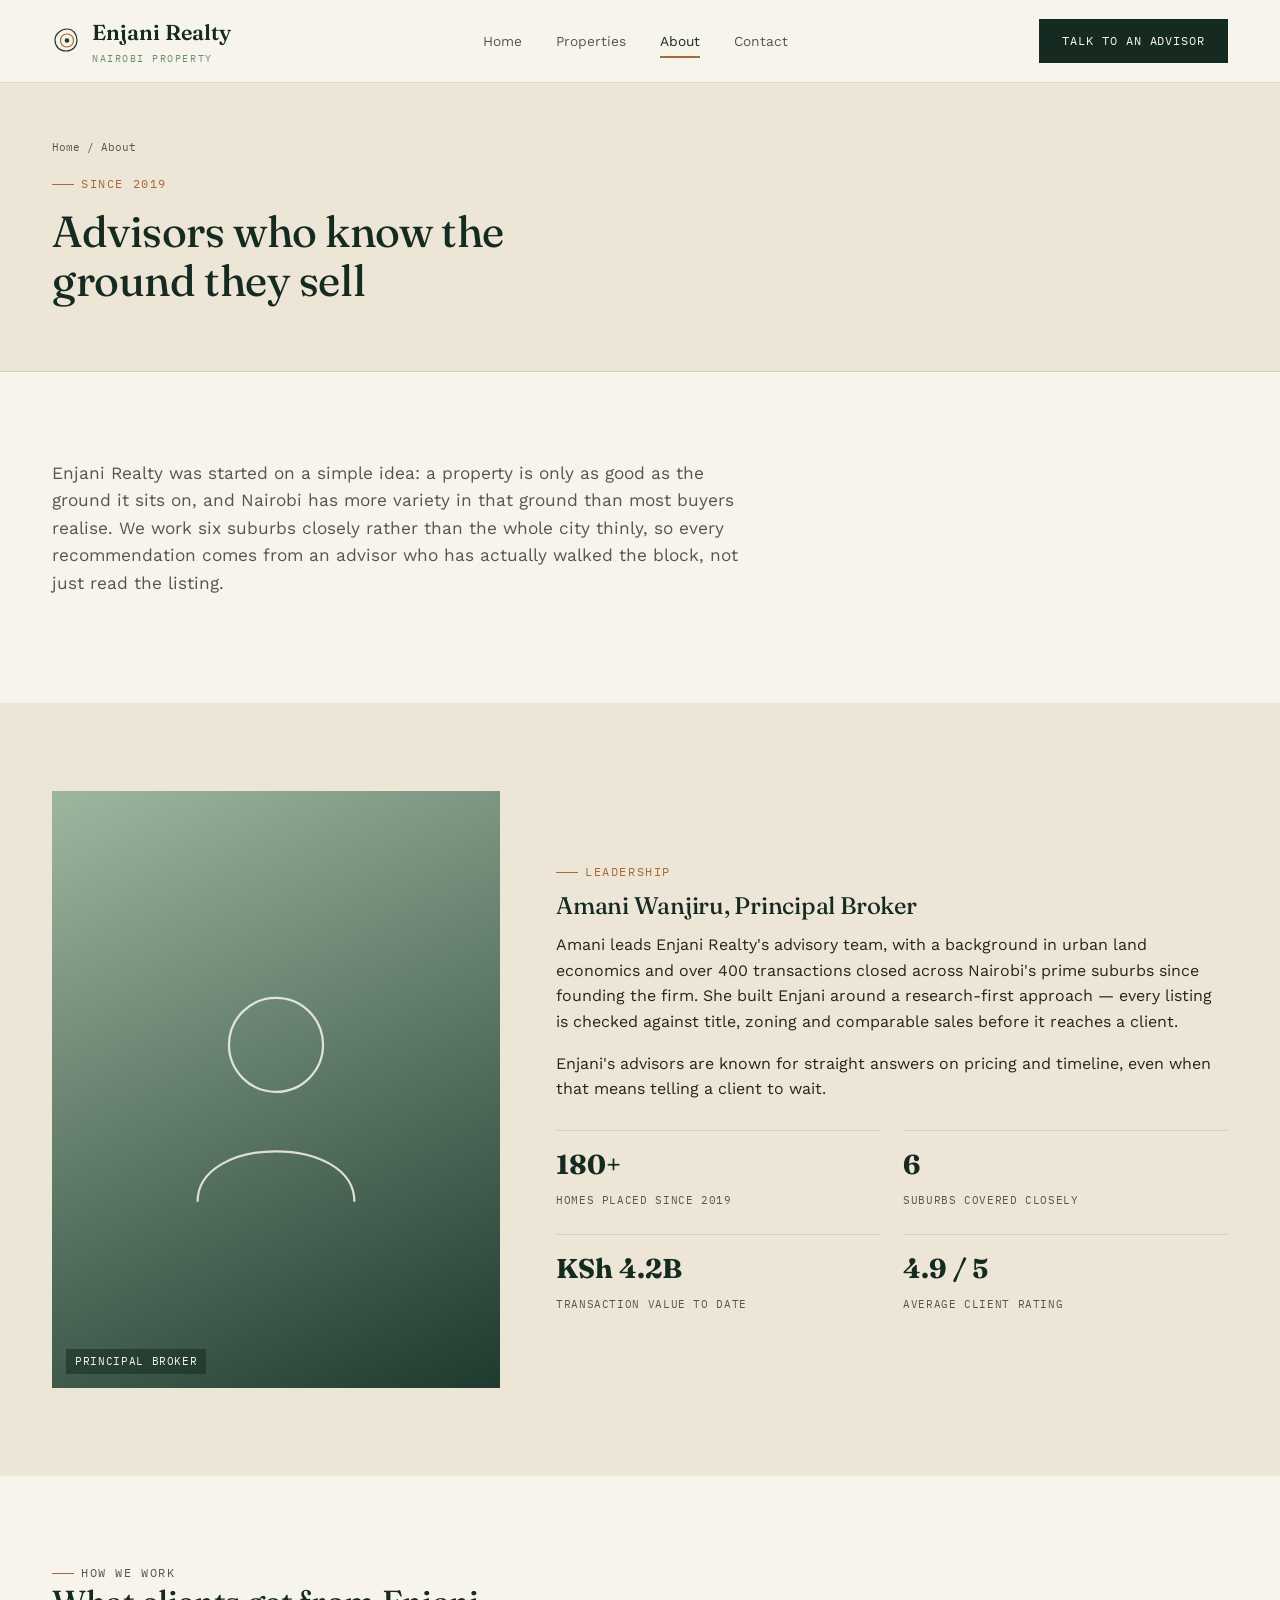
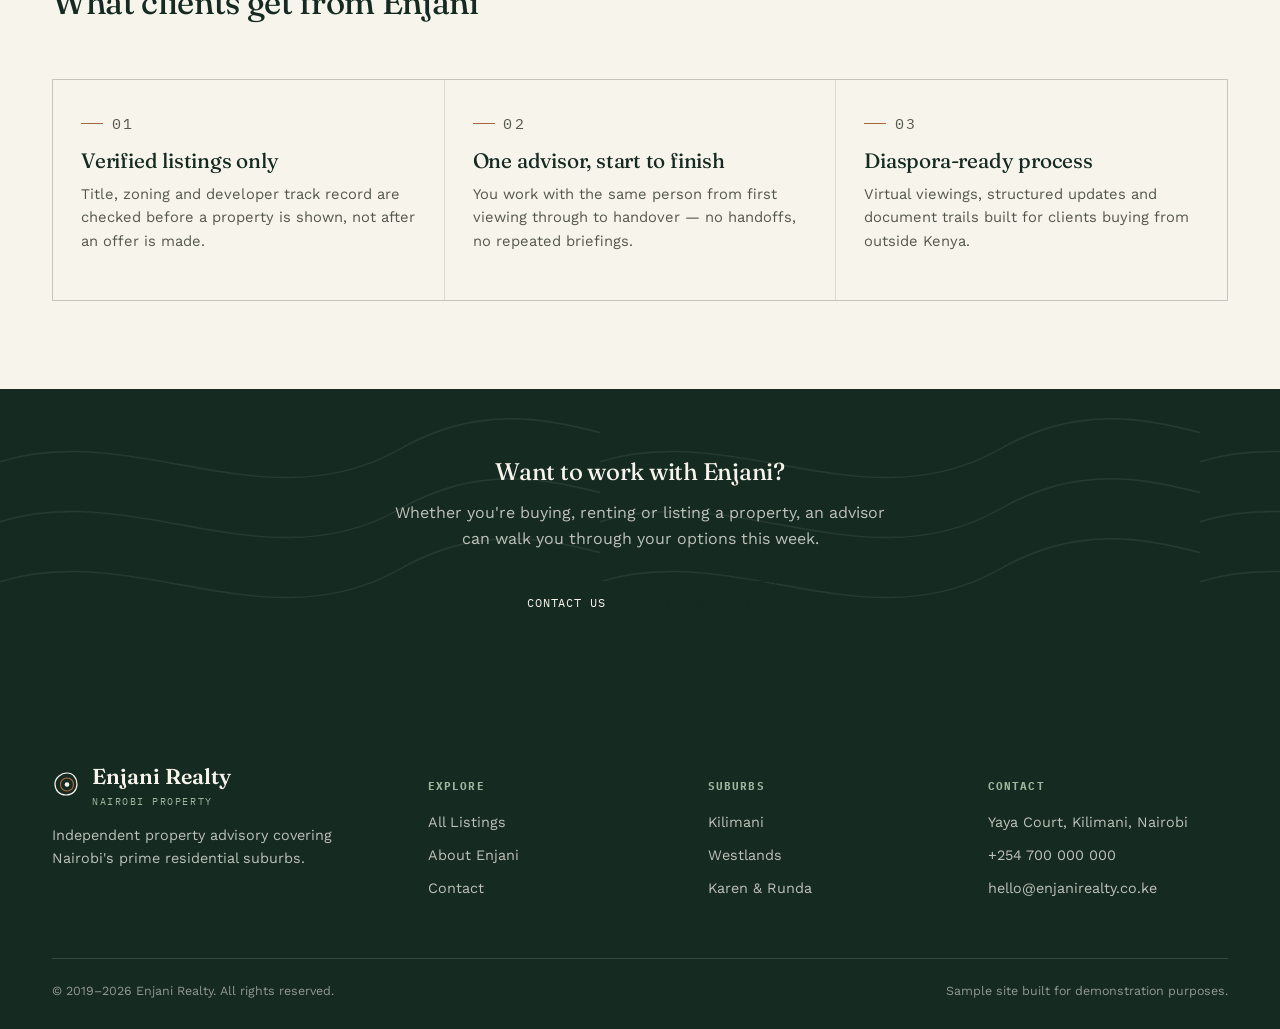
==== about.html @ c478c500 "Add files via upload" ====
<!DOCTYPE html>
<html lang="en">
<head>
<meta charset="UTF-8">
<meta name="viewport" content="width=device-width, initial-scale=1">
<title>About — Enjani Realty</title>
<meta name="description" content="Enjani Realty is a Nairobi property advisory covering Kilimani, Westlands, Karen, Runda, Lavington and Kileleshwa.">
<link rel="stylesheet" href="css/style.css">
</head>
<body>

<header class="site-header">
  <div class="wrap">
    <a href="index.html" class="logo">
      <svg class="mark" viewBox="0 0 30 30" fill="none" aria-hidden="true">
        <path d="M15 3c6 0 10 5 10 11s-4 11-11 11S3 20 3 14 9 3 15 3z" stroke="#1F3A2E" stroke-width="1.2"/>
        <path d="M15 8c4 0 6.5 3 6.5 6.5S19 21 15 21s-6.5-3-6.5-6.5S11 8 15 8z" stroke="#A9673C" stroke-width="1.2"/>
        <circle cx="15" cy="14.5" r="2.3" fill="#1F3A2E"/>
      </svg>
      <span>Enjani Realty<span class="sub">Nairobi Property</span></span>
    </a>
    <nav class="primary">
      <a href="index.html">Home</a>
      <a href="properties.html">Properties</a>
      <a href="about.html" class="active">About</a>
      <a href="contact.html">Contact</a>
    </nav>
    <div class="header-cta">
      <a class="btn solid" href="https://wa.me/254700000000" target="_blank" rel="noopener">Talk to an Advisor</a>
    </div>
    <button class="menu-toggle" aria-label="Toggle menu"><span></span><span></span><span></span></button>
  </div>
</header>

<section class="page-hero">
  <div class="wrap">
    <p class="breadcrumb"><a href="index.html">Home</a> / About</p>
    <p class="eyebrow">Since 2019</p>
    <h1>Advisors who know the ground they sell</h1>
  </div>
</section>

<section>
  <div class="wrap">
    <p style="max-width:64ch; font-size:1.08rem; color:var(--ink-soft);">Enjani Realty was started on a simple idea: a property is only as good as the ground it sits on, and Nairobi has more variety in that ground than most buyers realise. We work six suburbs closely rather than the whole city thinly, so every recommendation comes from an advisor who has actually walked the block, not just read the listing.</p>
  </div>
</section>

<section class="alt">
  <div class="wrap agent-block">
    <div class="agent-photo plot-art">
      <svg viewBox="0 0 400 300" fill="none" stroke="#F7F4EC" stroke-opacity="0.85" stroke-width="2">
        <circle cx="200" cy="110" r="42"/>
        <path d="M130 250 C130 190, 270 190, 270 250"/>
      </svg>
      <span class="tag">PRINCIPAL BROKER</span>
    </div>
    <div>
      <p class="eyebrow">Leadership</p>
      <h2>Amani Wanjiru, Principal Broker</h2>
      <p>Amani leads Enjani Realty's advisory team, with a background in urban land economics and over 400 transactions closed across Nairobi's prime suburbs since founding the firm. She built Enjani around a research-first approach — every listing is checked against title, zoning and comparable sales before it reaches a client.</p>
      <p>Enjani's advisors are known for straight answers on pricing and timeline, even when that means telling a client to wait.</p>
      <div class="agent-stats">
        <div><b>180+</b><span>Homes placed since 2019</span></div>
        <div><b>6</b><span>Suburbs covered closely</span></div>
        <div><b>KSh 4.2B</b><span>Transaction value to date</span></div>
        <div><b>4.9 / 5</b><span>Average client rating</span></div>
      </div>
    </div>
  </div>
</section>

<section>
  <div class="wrap">
    <div class="section-head">
      <div><p class="eyebrow">How We Work</p><h2>What clients get from Enjani</h2></div>
    </div>
    <div class="guide-grid">
      <div class="guide">
        <p class="eyebrow">01</p>
        <h3>Verified listings only</h3>
        <p>Title, zoning and developer track record are checked before a property is shown, not after an offer is made.</p>
      </div>
      <div class="guide">
        <p class="eyebrow">02</p>
        <h3>One advisor, start to finish</h3>
        <p>You work with the same person from first viewing through to handover — no handoffs, no repeated briefings.</p>
      </div>
      <div class="guide">
        <p class="eyebrow">03</p>
        <h3>Diaspora-ready process</h3>
        <p>Virtual viewings, structured updates and document trails built for clients buying from outside Kenya.</p>
      </div>
    </div>
  </div>
</section>

<section class="cta-banner contour-field contour-dark">
  <div class="wrap">
    <h2>Want to work with Enjani?</h2>
    <p>Whether you're buying, renting or listing a property, an advisor can walk you through your options this week.</p>
    <div class="actions">
      <a class="btn solid" href="contact.html">Contact Us</a>
      <a class="btn" href="https://wa.me/254700000000" target="_blank" rel="noopener">WhatsApp Us</a>
    </div>
  </div>
</section>

<footer>
  <div class="wrap">
    <div class="footer-grid">
      <div>
        <a href="index.html" class="logo">
          <svg class="mark" viewBox="0 0 30 30" fill="none" aria-hidden="true">
            <path d="M15 3c6 0 10 5 10 11s-4 11-11 11S3 20 3 14 9 3 15 3z" stroke="#F7F4EC" stroke-width="1.2"/>
            <path d="M15 8c4 0 6.5 3 6.5 6.5S19 21 15 21s-6.5-3-6.5-6.5S11 8 15 8z" stroke="#A9673C" stroke-width="1.2"/>
            <circle cx="15" cy="14.5" r="2.3" fill="#F7F4EC"/>
          </svg>
          <span>Enjani Realty<span class="sub">Nairobi Property</span></span>
        </a>
        <p class="about-line">Independent property advisory covering Nairobi's prime residential suburbs.</p>
      </div>
      <div>
        <h5>Explore</h5>
        <ul><li><a href="properties.html">All Listings</a></li><li><a href="about.html">About Enjani</a></li><li><a href="contact.html">Contact</a></li></ul>
      </div>
      <div>
        <h5>Suburbs</h5>
        <ul><li><a href="properties.html">Kilimani</a></li><li><a href="properties.html">Westlands</a></li><li><a href="properties.html">Karen &amp; Runda</a></li></ul>
      </div>
      <div>
        <h5>Contact</h5>
        <ul><li>Yaya Court, Kilimani, Nairobi</li><li>+254 700 000 000</li><li>hello@enjanirealty.co.ke</li></ul>
      </div>
    </div>
    <div class="footer-bottom">
      <span>© 2019–2026 Enjani Realty. All rights reserved.</span>
      <span>Sample site built for demonstration purposes.</span>
    </div>
  </div>
</footer>

<script src="js/script.js"></script>
</body>
</html>
---- css/style.css ----
/* ===========================================================
   ENJANI REALTY — design tokens
   Palette: forest / moss / sand / clay / bronze / ink
   Type: Fraunces (display) · Work Sans (body) · IBM Plex Mono (data)
   Signature: topographic contour-line motif (land-survey references)
   =========================================================== */

@import url('https://fonts.googleapis.com/css2?family=Fraunces:ital,opsz,wght@0,9..144,300;0,9..144,450;0,9..144,600;1,9..144,450&family=Work+Sans:wght@300;400;500;600&family=IBM+Plex+Mono:wght@400;500&display=swap');

:root{
  --forest:#1F3A2E;
  --forest-deep:#152A21;
  --moss:#6B8F71;
  --moss-light:#9DB79F;
  --sand:#EDE6D6;
  --cream:#F7F4EC;
  --clay:#A9673C;
  --bronze:#8C6D3F;
  --ink:#23261F;
  --ink-soft:#54584C;
  --line:rgba(35,38,31,0.12);
  --radius:2px;
  --max:1240px;
}

*{box-sizing:border-box;}
html{scroll-behavior:smooth;}
html, body{overflow-x:hidden; max-width:100%;}
body{
  margin:0;
  background:var(--cream);
  color:var(--ink);
  font-family:'Work Sans', sans-serif;
  font-weight:400;
  line-height:1.6;
  -webkit-font-smoothing:antialiased;
}
img{max-width:100%; display:block;}
a{color:inherit; text-decoration:none;}
ul{margin:0; padding:0; list-style:none;}
h1,h2,h3,h4{
  font-family:'Fraunces', serif;
  font-weight:450;
  line-height:1.12;
  margin:0 0 .5em;
  color:var(--forest-deep);
  letter-spacing:-0.01em;
}
p{margin:0 0 1em;}
.eyebrow{
  font-family:'IBM Plex Mono', monospace;
  font-size:.72rem;
  letter-spacing:.14em;
  text-transform:uppercase;
  color:var(--clay);
  display:flex;
  align-items:center;
  gap:.6em;
}
.eyebrow::before{
  content:"";
  width:22px; height:1px;
  background:var(--clay);
  display:inline-block;
}
.wrap{max-width:var(--max); margin:0 auto; padding:0 32px;}
@media (max-width:640px){ .wrap{padding:0 20px;} }

:focus-visible{outline:2px solid var(--clay); outline-offset:3px;}
@media (prefers-reduced-motion: reduce){
  *{animation-duration:0.001ms !important; transition-duration:0.001ms !important;}
}

/* ---------- contour-line texture (signature motif) ---------- */
.contour-field{
  position:relative;
  overflow:hidden;
}
.contour-field::before{
  content:"";
  position:absolute; inset:0;
  background-image:url("data:image/svg+xml,%3Csvg xmlns='http://www.w3.org/2000/svg' width='600' height='600' viewBox='0 0 600 600'%3E%3Cg fill='none' stroke='%231F3A2E' stroke-opacity='0.055' stroke-width='1.4'%3E%3Cpath d='M-20 80 C 120 20, 260 140, 400 60 S 640 90, 700 40'/%3E%3Cpath d='M-20 140 C 120 80, 260 200, 400 120 S 640 150, 700 100'/%3E%3Cpath d='M-20 200 C 120 140, 260 260, 400 180 S 640 210, 700 160'/%3E%3Cpath d='M-20 340 C 140 420, 300 300, 420 400 S 620 340, 700 420'/%3E%3Cpath d='M-20 400 C 140 480, 300 360, 420 460 S 620 400, 700 480'/%3E%3Cpath d='M-20 460 C 140 540, 300 420, 420 520 S 620 460, 700 540'/%3E%3C/g%3E%3C/svg%3E");
  background-size:600px 600px;
  pointer-events:none;
}
.contour-field > *{position:relative; z-index:1;}
.contour-dark::before{
  background-image:url("data:image/svg+xml,%3Csvg xmlns='http://www.w3.org/2000/svg' width='600' height='600' viewBox='0 0 600 600'%3E%3Cg fill='none' stroke='%23F7F4EC' stroke-opacity='0.08' stroke-width='1.4'%3E%3Cpath d='M-20 80 C 120 20, 260 140, 400 60 S 640 90, 700 40'/%3E%3Cpath d='M-20 140 C 120 80, 260 200, 400 120 S 640 150, 700 100'/%3E%3Cpath d='M-20 200 C 120 140, 260 260, 400 180 S 640 210, 700 160'/%3E%3Cpath d='M-20 340 C 140 420, 300 300, 420 400 S 620 340, 700 420'/%3E%3Cpath d='M-20 400 C 140 480, 300 360, 420 460 S 620 400, 700 480'/%3E%3Cpath d='M-20 460 C 140 540, 300 420, 420 520 S 620 460, 700 540'/%3E%3C/g%3E%3C/svg%3E");
}

/* property card "photo" placeholder — contour + parcel silhouette, used
   in place of stock photography across the demo site */
.plot-art{
  aspect-ratio:4/3;
  background:linear-gradient(155deg, var(--moss-light) 0%, var(--forest) 100%);
  position:relative;
  overflow:hidden;
}
.plot-art svg{position:absolute; inset:0; width:100%; height:100%;}
.plot-art .tag{
  position:absolute; left:14px; bottom:14px;
  font-family:'IBM Plex Mono', monospace;
  font-size:.68rem; letter-spacing:.06em;
  color:var(--cream);
  background:rgba(21,42,33,.55);
  padding:4px 9px;
  backdrop-filter:blur(2px);
}

/* ---------- header ---------- */
.site-header{
  position:sticky; top:0; z-index:50;
  background:rgba(247,244,236,0.92);
  backdrop-filter:blur(8px);
  border-bottom:1px solid var(--line);
}
.site-header .wrap{
  display:flex; align-items:center; justify-content:space-between;
  height:82px;
}
.logo{
  font-family:'Fraunces', serif;
  font-size:1.35rem;
  font-weight:600;
  display:flex; align-items:center; gap:10px;
  color:var(--forest-deep);
}
.logo .mark{
  width:30px; height:30px;
  flex:none;
}
.logo .sub{
  font-family:'IBM Plex Mono', monospace;
  font-size:.6rem; letter-spacing:.16em;
  color:var(--moss);
  text-transform:uppercase;
  display:block;
  font-weight:400;
}
nav.primary{display:flex; align-items:center; gap:34px;}
nav.primary a{
  font-size:.86rem;
  color:var(--ink-soft);
  position:relative;
  padding:4px 0;
}
nav.primary a:hover, nav.primary a.active{color:var(--forest-deep);}
nav.primary a.active::after{
  content:""; position:absolute; left:0; right:0; bottom:-2px; height:2px; background:var(--clay);
}
.btn{
  display:inline-flex; align-items:center; gap:8px;
  padding:12px 22px;
  font-family:'IBM Plex Mono', monospace;
  font-size:.72rem; letter-spacing:.08em; text-transform:uppercase;
  border:1px solid var(--forest-deep);
  color:var(--forest-deep);
  transition:background .18s ease, color .18s ease;
}
.btn:hover{background:var(--forest-deep); color:var(--cream);}
.btn.solid{background:var(--forest-deep); color:var(--cream);}
.btn.solid:hover{background:var(--forest);}
.btn.clay{border-color:var(--clay); color:var(--clay);}
.btn.clay:hover{background:var(--clay); color:var(--cream);}
.menu-toggle{display:none;}

@media (max-width:900px){
  nav.primary{
    position:fixed; top:82px; left:0; right:0; bottom:0; height:calc(100vh - 82px);
    z-index:100;
    background:var(--cream);
    opacity:1;
    flex-direction:column; align-items:flex-start;
    padding:28px 24px; gap:22px;
    transform:translateX(100%);
    transition:transform .25s ease;
    border-top:1px solid var(--line);
    box-shadow:0 12px 24px -12px rgba(21,42,33,.25);
  }
  nav.primary.open{transform:translateX(0);}
  nav.primary a{font-size:1.05rem;}
  .menu-toggle{
    display:block; background:none; border:none; cursor:pointer;
    width:30px; height:22px; position:relative;
  }
  .menu-toggle span{
    position:absolute; left:0; right:0; height:2px; background:var(--forest-deep);
    transition:transform .2s ease, opacity .2s ease;
  }
  .menu-toggle span:nth-child(1){top:0;}
  .menu-toggle span:nth-child(2){top:10px;}
  .menu-toggle span:nth-child(3){top:20px;}
  .header-cta{display:none;}
}

/* ---------- hero ---------- */
.hero{
  padding:96px 0 84px;
  background:var(--forest-deep);
  color:var(--cream);
  position:relative;
}
.hero .wrap{position:relative; z-index:1;}
.hero-grid{
  display:grid; grid-template-columns:1.2fr .8fr; gap:64px; align-items:end;
}
.hero h1{
  color:var(--cream);
  font-size:clamp(2.4rem, 4.6vw, 4.1rem);
  max-width:14ch;
}
.hero h1 em{font-style:italic; color:var(--moss-light);}
.hero p.lede{
  font-size:1.08rem; color:rgba(247,244,236,.78); max-width:46ch;
}
.hero-stats{
  display:grid; grid-template-columns:repeat(3,1fr); gap:24px;
  border-top:1px solid rgba(247,244,236,.18);
  padding-top:22px; margin-top:14px;
}
.hero-stats div b{
  display:block; font-family:'Fraunces', serif; font-size:1.7rem; font-weight:450;
  color:var(--cream);
}
.hero-stats div span{
  font-family:'IBM Plex Mono', monospace; font-size:.66rem; letter-spacing:.08em;
  text-transform:uppercase; color:var(--moss-light);
}
.hero-actions{display:flex; gap:14px; margin-top:30px; flex-wrap:wrap;}
.hero .btn{border-color:rgba(247,244,236,.5); color:var(--cream);}
.hero .btn:hover{background:var(--cream); color:var(--forest-deep);}
.hero .btn.solid{background:var(--clay); border-color:var(--clay); color:var(--cream);}
.hero .btn.solid:hover{background:#8f532c;}

@media (max-width:900px){
  .hero-grid{grid-template-columns:1fr; gap:32px;}
  .hero-stats{grid-template-columns:repeat(3,1fr); gap:14px;}
}

/* ---------- section shells ---------- */
section{padding:88px 0;}
.section-head{
  display:flex; justify-content:space-between; align-items:flex-end; gap:24px;
  margin-bottom:42px; flex-wrap:wrap;
}
.section-head h2{font-size:clamp(1.7rem, 2.6vw, 2.5rem); max-width:20ch;}
.section-head p{color:var(--ink-soft); max-width:46ch; margin:0;}
.alt{background:var(--sand);}

/* ---------- filter chips ---------- */
.chip-row{display:flex; gap:10px; flex-wrap:wrap; margin-bottom:36px;}
.chip{
  font-family:'IBM Plex Mono', monospace; font-size:.7rem; letter-spacing:.05em;
  text-transform:uppercase;
  padding:9px 16px;
  border:1px solid var(--line);
  background:transparent;
  color:var(--ink-soft);
  cursor:pointer;
  transition:all .16s ease;
}
.chip:hover{border-color:var(--forest);}
.chip.active{background:var(--forest-deep); border-color:var(--forest-deep); color:var(--cream);}

/* ---------- listing grid ---------- */
.grid{display:grid; grid-template-columns:repeat(3, 1fr); gap:28px;}
@media (max-width:980px){ .grid{grid-template-columns:repeat(2,1fr);} }
@media (max-width:640px){ .grid{grid-template-columns:1fr;} }

.card{
  background:var(--cream);
  border:1px solid var(--line);
  display:flex; flex-direction:column;
  transition:transform .2s ease, box-shadow .2s ease;
}
.card:hover{transform:translateY(-4px); box-shadow:0 18px 30px -18px rgba(21,42,33,.35);}
.card .body{padding:20px 20px 22px;}
.card .parcel{
  font-family:'IBM Plex Mono', monospace; font-size:.68rem; color:var(--clay); letter-spacing:.06em;
  margin-bottom:8px; display:block;
}
.card h3{font-size:1.18rem; margin-bottom:6px;}
.card .loc{color:var(--ink-soft); font-size:.86rem; margin-bottom:14px; display:flex; align-items:center; gap:6px;}
.card .loc::before{content:"●"; color:var(--moss); font-size:.6rem;}
.card .meta{
  display:flex; gap:16px; font-family:'IBM Plex Mono', monospace; font-size:.72rem; color:var(--ink-soft);
  border-top:1px solid var(--line); padding-top:14px; margin-bottom:16px;
}
.card .price{font-family:'Fraunces', serif; font-size:1.25rem; color:var(--forest-deep); font-weight:600;}
.card .row{display:flex; justify-content:space-between; align-items:center; gap:12px;}
.card .links{display:flex; gap:10px;}
.card .links a{
  font-family:'IBM Plex Mono', monospace; font-size:.68rem; letter-spacing:.05em; text-transform:uppercase;
  padding:8px 12px; border:1px solid var(--line);
}
.card .links a.wa{border-color:var(--moss); color:var(--forest-deep);}
.card .links a.wa:hover{background:var(--moss); color:var(--cream);}
.card .links a.view:hover{background:var(--forest-deep); color:var(--cream); border-color:var(--forest-deep);}

/* ---------- area guides ---------- */
.guide-grid{display:grid; grid-template-columns:repeat(3,1fr); gap:1px; background:var(--line); border:1px solid var(--line);}
.guide{background:var(--cream); padding:32px 28px;}
.guide .eyebrow{margin-bottom:14px;}
.guide h3{font-size:1.3rem;}
.guide p{color:var(--ink-soft); font-size:.92rem;}
@media (max-width:900px){ .guide-grid{grid-template-columns:1fr 1fr;} }
@media (max-width:640px){ .guide-grid{grid-template-columns:1fr;} }

/* ---------- insight rows ---------- */
.insight-list{border-top:1px solid var(--line);}
.insight{
  display:grid; grid-template-columns:220px 1fr; gap:32px;
  padding:28px 0; border-bottom:1px solid var(--line);
}
.insight .eyebrow{margin-top:4px;}
.insight h4{font-size:1.15rem; margin-bottom:8px;}
.insight p{color:var(--ink-soft); margin:0;}
@media (max-width:700px){ .insight{grid-template-columns:1fr; gap:8px;} }

/* ---------- FAQ ---------- */
.faq-item{border-bottom:1px solid var(--line);}
.faq-q{
  width:100%; text-align:left; background:none; border:none; cursor:pointer;
  padding:22px 0; display:flex; justify-content:space-between; align-items:center; gap:20px;
  font-family:'Fraunces', serif; font-size:1.08rem; color:var(--forest-deep);
}
.faq-q .plus{font-family:'IBM Plex Mono', monospace; font-size:1.1rem; color:var(--clay); flex:none;}
.faq-a{max-height:0; overflow:hidden; transition:max-height .25s ease;}
.faq-a p{color:var(--ink-soft); padding-bottom:22px; max-width:64ch;}
.faq-item.open .faq-a{max-height:240px;}
.faq-item.open .plus{transform:rotate(45deg);}

/* ---------- agent / about ---------- */
.agent-block{display:grid; grid-template-columns:.8fr 1.2fr; gap:56px; align-items:center;}
.agent-photo{aspect-ratio:3/4; position:relative;}
.agent-stats{display:grid; grid-template-columns:repeat(2,1fr); gap:22px; margin-top:28px;}
.agent-stats div{border-top:1px solid var(--line); padding-top:12px;}
.agent-stats b{display:block; font-family:'Fraunces', serif; font-size:1.7rem; color:var(--forest-deep);}
.agent-stats span{font-family:'IBM Plex Mono', monospace; font-size:.66rem; letter-spacing:.06em; text-transform:uppercase; color:var(--ink-soft);}
@media (max-width:860px){ .agent-block{grid-template-columns:1fr;} }

/* ---------- CTA banner ---------- */
.cta-banner{
  background:var(--forest-deep); color:var(--cream);
  padding:70px 0; text-align:center;
}
.cta-banner h2{color:var(--cream); max-width:26ch; margin:0 auto 14px;}
.cta-banner p{color:rgba(247,244,236,.75); max-width:50ch; margin:0 auto 30px;}
.cta-banner .actions{display:flex; gap:14px; justify-content:center; flex-wrap:wrap;}

/* ---------- footer ---------- */
footer{background:var(--forest-deep); color:rgba(247,244,236,.75); padding:64px 0 28px;}
.footer-grid{display:grid; grid-template-columns:1.4fr 1fr 1fr 1fr; gap:40px; margin-bottom:48px;}
footer h5{
  font-family:'IBM Plex Mono', monospace; font-size:.68rem; letter-spacing:.1em; text-transform:uppercase;
  color:var(--moss-light); margin-bottom:16px;
}
footer .logo{color:var(--cream);}
footer .logo .sub{color:var(--moss-light);}
footer p.about-line{max-width:34ch; font-size:.9rem; margin-top:14px;}
footer ul li{margin-bottom:10px; font-size:.9rem;}
footer ul li a:hover{color:var(--cream);}
.footer-bottom{
  border-top:1px solid rgba(247,244,236,.15); padding-top:22px;
  display:flex; justify-content:space-between; font-size:.78rem; color:rgba(247,244,236,.55);
  flex-wrap:wrap; gap:10px;
}
@media (max-width:800px){ .footer-grid{grid-template-columns:1fr 1fr; gap:32px;} }

/* ---------- page hero (interior pages) ---------- */
.page-hero{
  padding:56px 0 44px; background:var(--sand); border-bottom:1px solid var(--line);
}
.page-hero .eyebrow{margin-bottom:14px;}
.page-hero h1{font-size:clamp(2rem,3.4vw,2.9rem); max-width:18ch;}
.breadcrumb{font-family:'IBM Plex Mono', monospace; font-size:.7rem; color:var(--ink-soft); margin-bottom:18px;}
.breadcrumb a:hover{color:var(--forest-deep);}

/* ---------- property detail ---------- */
.detail-grid{display:grid; grid-template-columns:1.5fr 1fr; gap:56px;}
.gallery-main{margin-bottom:12px;}
.gallery-thumbs{display:grid; grid-template-columns:repeat(4,1fr); gap:10px;}
.gallery-thumbs .plot-art{aspect-ratio:1/1;}
.spec-table{width:100%; border-collapse:collapse; margin:24px 0;}
.spec-table td{padding:12px 0; border-bottom:1px solid var(--line); font-size:.92rem;}
.spec-table td:first-child{color:var(--ink-soft); font-family:'IBM Plex Mono', monospace; font-size:.72rem; text-transform:uppercase; letter-spacing:.05em; width:44%;}
.side-panel{
  border:1px solid var(--line); padding:28px; align-self:start; position:sticky; top:104px;
  background:var(--cream);
}
.side-panel .price{font-family:'Fraunces', serif; font-size:2rem; color:var(--forest-deep); display:block; margin-bottom:4px;}
.side-panel .parcel{display:block; margin-bottom:18px;}
.side-panel .btn{width:100%; justify-content:center; margin-bottom:10px;}
.feature-tags{display:flex; flex-wrap:wrap; gap:8px; margin:18px 0;}
.feature-tags span{
  font-family:'IBM Plex Mono', monospace; font-size:.68rem; padding:6px 11px;
  border:1px solid var(--line); color:var(--ink-soft);
}
@media (max-width:900px){ .detail-grid{grid-template-columns:1fr;} .side-panel{position:static;} }

/* ---------- contact page ---------- */
.contact-grid{display:grid; grid-template-columns:1fr 1fr; gap:56px;}
.form-field{margin-bottom:20px;}
.form-field label{
  display:block; font-family:'IBM Plex Mono', monospace; font-size:.68rem; letter-spacing:.06em;
  text-transform:uppercase; color:var(--ink-soft); margin-bottom:8px;
}
.form-field input, .form-field select, .form-field textarea{
  width:100%; padding:13px 14px; border:1px solid var(--line); background:var(--cream);
  font-family:'Work Sans', sans-serif; font-size:.94rem; color:var(--ink);
}
.form-field input:focus, .form-field select:focus, .form-field textarea:focus{
  outline:none; border-color:var(--forest);
}
.form-row{display:grid; grid-template-columns:1fr 1fr; gap:16px;}
.office-card{border:1px solid var(--line); padding:24px; margin-bottom:16px;}
.office-card h4{font-size:1.05rem; margin-bottom:6px;}
.office-card p{color:var(--ink-soft); font-size:.9rem; margin-bottom:0;}
@media (max-width:800px){ .contact-grid{grid-template-columns:1fr;} .form-row{grid-template-columns:1fr;} }

.reveal{opacity:0; transform:translateY(14px); transition:opacity .5s ease, transform .5s ease;}
.reveal.in{opacity:1; transform:none;}
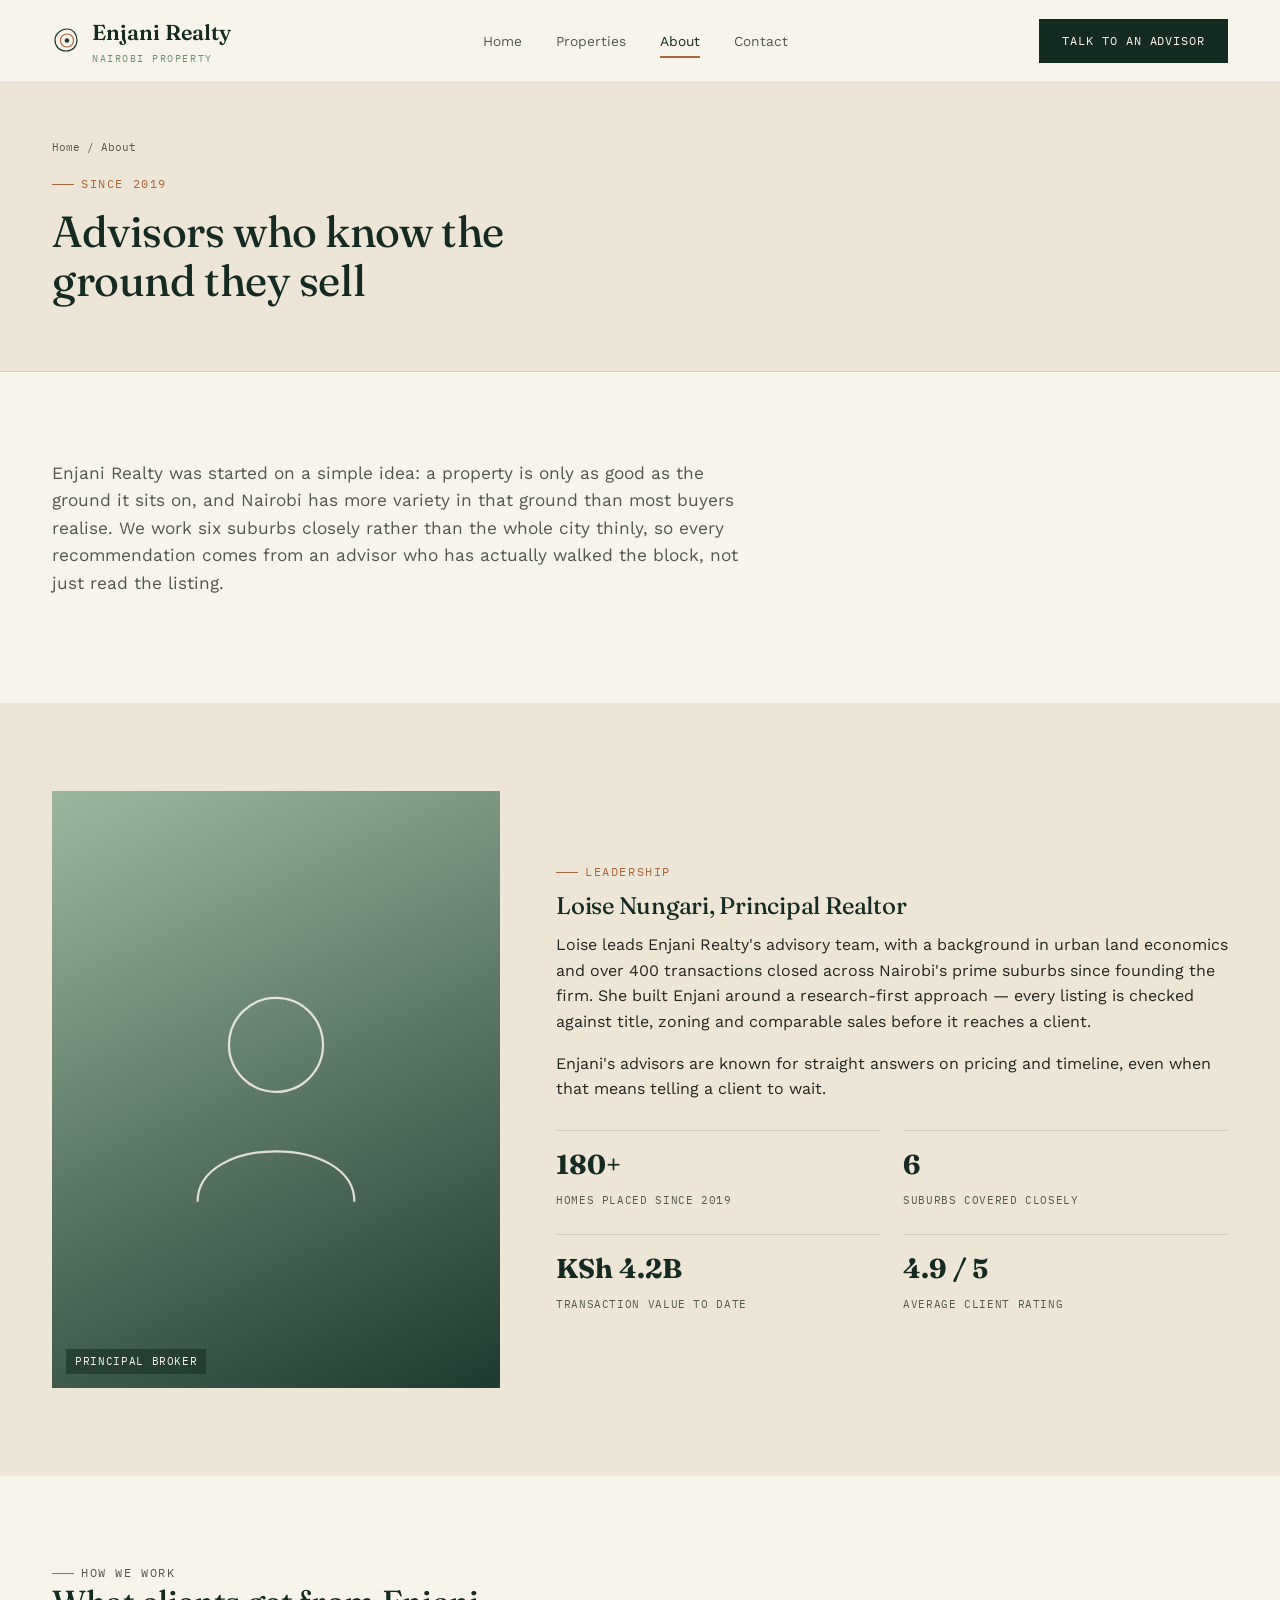
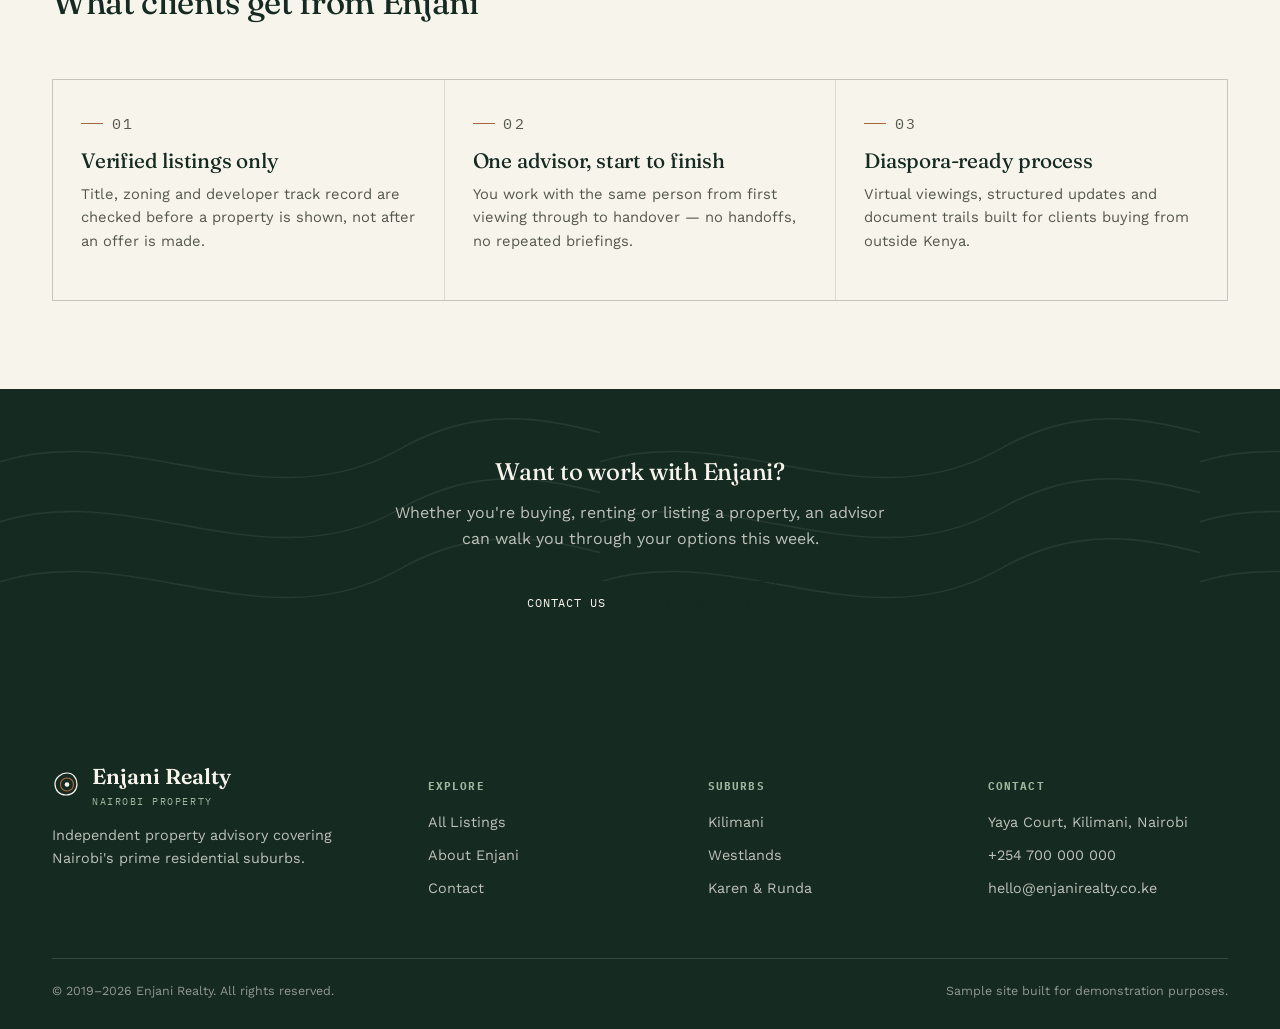
==== commit c376777c: "Update about.html" ====
--- a/about.html
+++ b/about.html
@@ -57,8 +57,8 @@
     </div>
     <div>
       <p class="eyebrow">Leadership</p>
-      <h2>Amani Wanjiru, Principal Broker</h2>
-      <p>Amani leads Enjani Realty's advisory team, with a background in urban land economics and over 400 transactions closed across Nairobi's prime suburbs since founding the firm. She built Enjani around a research-first approach — every listing is checked against title, zoning and comparable sales before it reaches a client.</p>
+      <h2>Loise Nungari, Principal Realtor</h2>
+      <p>Loise leads Enjani Realty's advisory team, with a background in urban land economics and over 400 transactions closed across Nairobi's prime suburbs since founding the firm. She built Enjani around a research-first approach — every listing is checked against title, zoning and comparable sales before it reaches a client.</p>
       <p>Enjani's advisors are known for straight answers on pricing and timeline, even when that means telling a client to wait.</p>
       <div class="agent-stats">
         <div><b>180+</b><span>Homes placed since 2019</span></div>
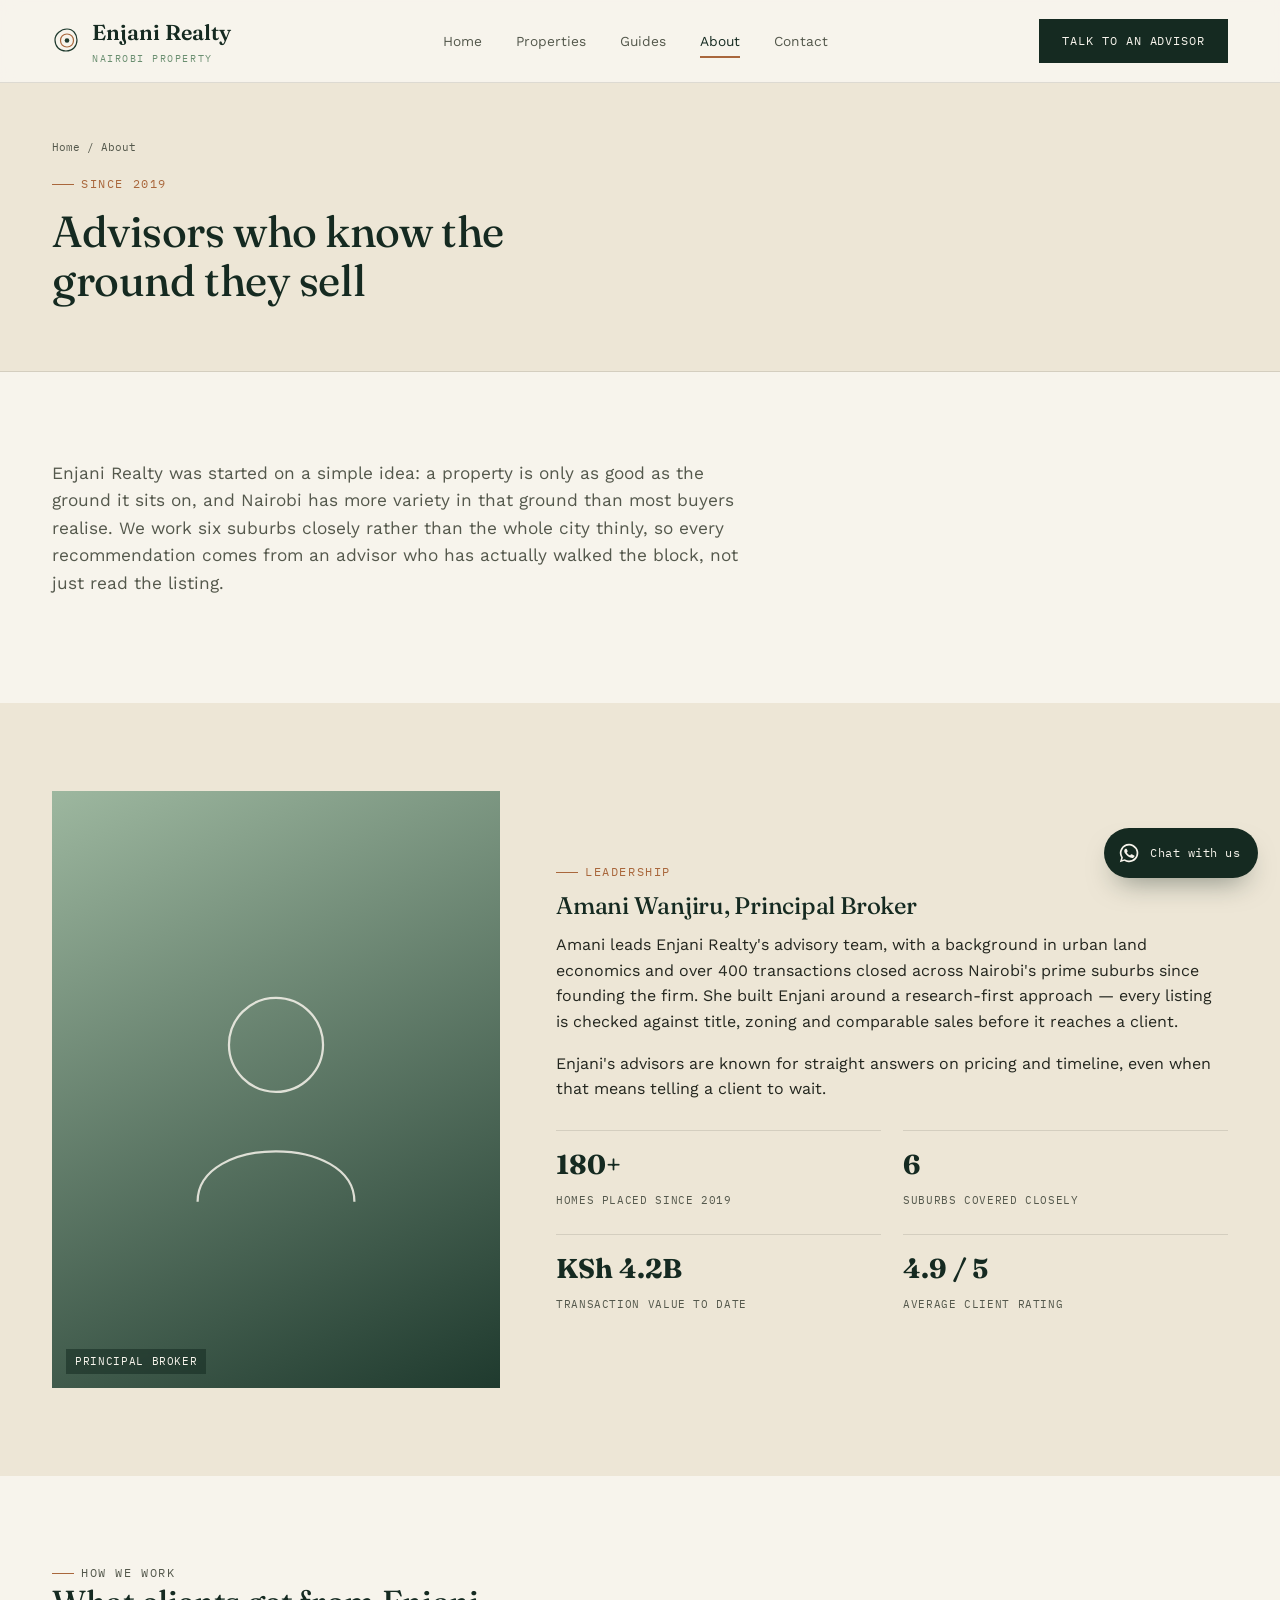
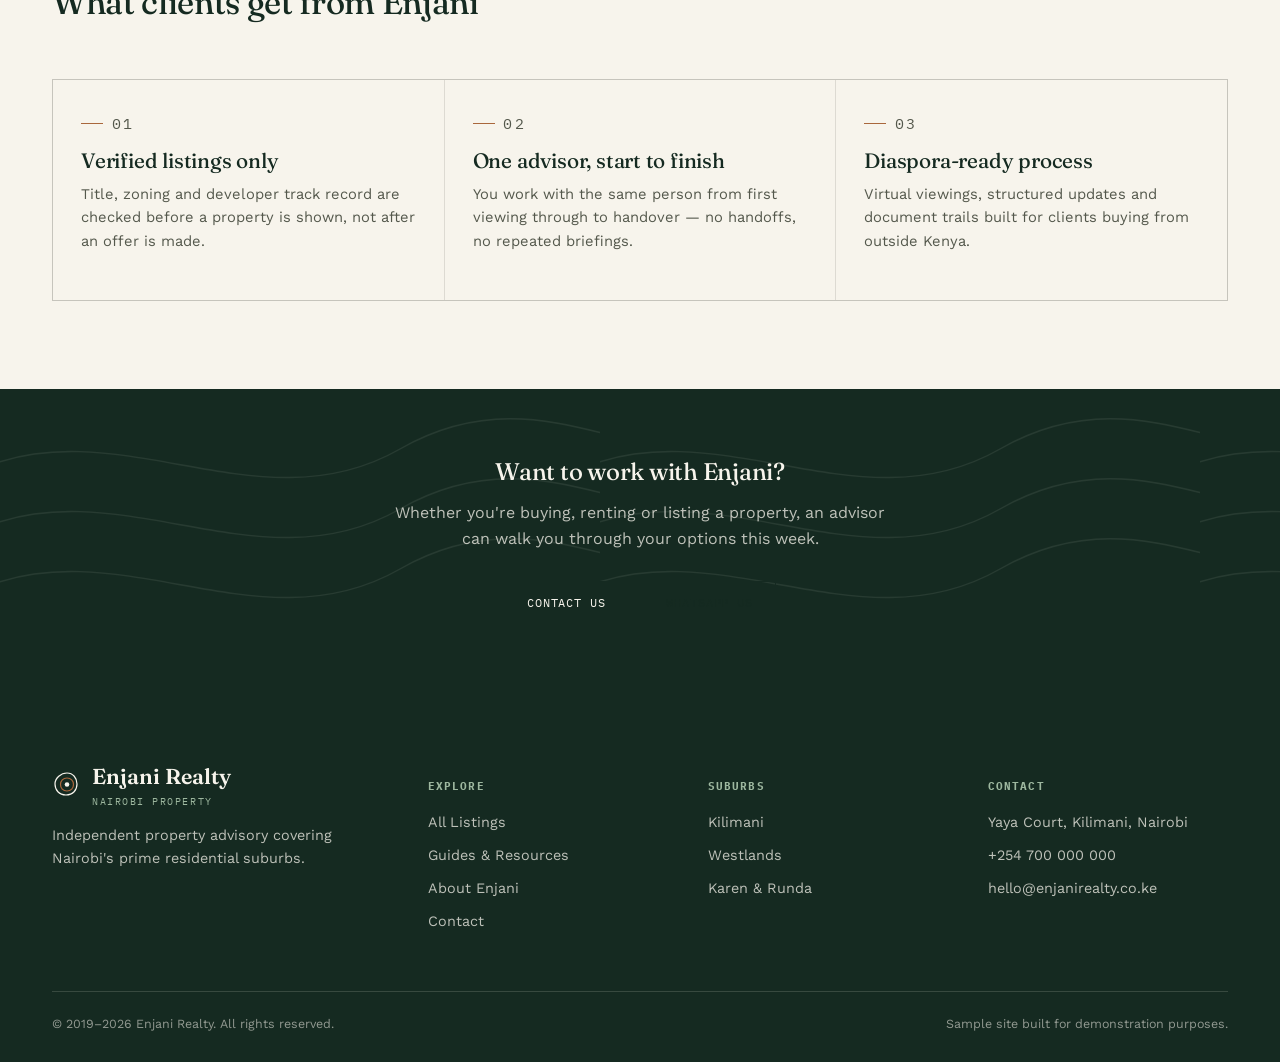
==== commit 67755336: "Add files via upload" ====
--- a/about.html
+++ b/about.html
@@ -5,6 +5,9 @@
 <meta name="viewport" content="width=device-width, initial-scale=1">
 <title>About — Enjani Realty</title>
 <meta name="description" content="Enjani Realty is a Nairobi property advisory covering Kilimani, Westlands, Karen, Runda, Lavington and Kileleshwa.">
+<link rel="preconnect" href="https://fonts.googleapis.com">
+<link rel="preconnect" href="https://fonts.gstatic.com" crossorigin>
+<link rel="stylesheet" href="https://fonts.googleapis.com/css2?family=Fraunces:ital,opsz,wght@0,9..144,300;0,9..144,450;0,9..144,600;1,9..144,450&family=Work+Sans:wght@300;400;500;600&family=IBM+Plex+Mono:wght@400;500&display=swap">
 <link rel="stylesheet" href="css/style.css">
 </head>
 <body>
@@ -22,6 +25,7 @@
     <nav class="primary">
       <a href="index.html">Home</a>
       <a href="properties.html">Properties</a>
+      <a href="blog.html">Guides</a>
       <a href="about.html" class="active">About</a>
       <a href="contact.html">Contact</a>
     </nav>
@@ -57,8 +61,8 @@
     </div>
     <div>
       <p class="eyebrow">Leadership</p>
-      <h2>Loise Nungari, Principal Realtor</h2>
-      <p>Loise leads Enjani Realty's advisory team, with a background in urban land economics and over 400 transactions closed across Nairobi's prime suburbs since founding the firm. She built Enjani around a research-first approach — every listing is checked against title, zoning and comparable sales before it reaches a client.</p>
+      <h2>Amani Wanjiru, Principal Broker</h2>
+      <p>Amani leads Enjani Realty's advisory team, with a background in urban land economics and over 400 transactions closed across Nairobi's prime suburbs since founding the firm. She built Enjani around a research-first approach — every listing is checked against title, zoning and comparable sales before it reaches a client.</p>
       <p>Enjani's advisors are known for straight answers on pricing and timeline, even when that means telling a client to wait.</p>
       <div class="agent-stats">
         <div><b>180+</b><span>Homes placed since 2019</span></div>
@@ -122,7 +126,7 @@
       </div>
       <div>
         <h5>Explore</h5>
-        <ul><li><a href="properties.html">All Listings</a></li><li><a href="about.html">About Enjani</a></li><li><a href="contact.html">Contact</a></li></ul>
+        <ul><li><a href="properties.html">All Listings</a></li><li><a href="blog.html">Guides &amp; Resources</a></li><li><a href="about.html">About Enjani</a></li><li><a href="contact.html">Contact</a></li></ul>
       </div>
       <div>
         <h5>Suburbs</h5>
@@ -140,6 +144,10 @@
   </div>
 </footer>
 
+<a class="chat-bubble" href="https://wa.me/254700000000?text=Hello%20Enjani%20Realty%2C%20I%20have%20a%20question" target="_blank" rel="noopener" aria-label="Chat with us on WhatsApp">
+  <svg viewBox="0 0 24 24" fill="currentColor" aria-hidden="true"><path d="M12 2a10 10 0 0 0-8.5 15.2L2 22l4.9-1.5A10 10 0 1 0 12 2zm0 18.2a8.2 8.2 0 0 1-4.2-1.2l-.3-.2-3 .9.9-2.9-.2-.3A8.2 8.2 0 1 1 12 20.2zm4.5-6.1c-.2-.1-1.5-.7-1.7-.8-.2-.1-.4-.1-.6.1-.2.2-.6.8-.8 1-.1.2-.3.2-.5.1-.2-.1-1-.4-1.9-1.2-.7-.6-1.2-1.4-1.3-1.6-.1-.2 0-.4.1-.5.1-.1.2-.3.4-.4.1-.2.2-.3.2-.5.1-.2 0-.3 0-.5s-.6-1.6-.9-2.1c-.2-.5-.5-.4-.6-.4h-.5c-.2 0-.5.1-.7.3-.2.2-.9.9-.9 2.2s1 2.6 1.1 2.7c.1.2 2 3 4.7 4.2.7.3 1.2.5 1.6.6.7.2 1.3.2 1.8.1.5-.1 1.5-.6 1.8-1.2.2-.6.2-1.1.2-1.2-.1-.2-.3-.2-.5-.3z"/></svg>
+  <span class="txt">Chat with us</span>
+</a>
 <script src="js/script.js"></script>
 </body>
 </html>
--- a/css/style.css
+++ b/css/style.css
@@ -5,7 +5,10 @@
    Signature: topographic contour-line motif (land-survey references)
    =========================================================== */
 
-@import url('https://fonts.googleapis.com/css2?family=Fraunces:ital,opsz,wght@0,9..144,300;0,9..144,450;0,9..144,600;1,9..144,450&family=Work+Sans:wght@300;400;500;600&family=IBM+Plex+Mono:wght@400;500&display=swap');
+/* Fonts are loaded via preconnected <link> tags in each page's <head>, not @import —
+   @import blocks the CSS parser and forces a serial fetch waterfall; a direct <link>
+   lets the browser fetch fonts in parallel with this stylesheet. Meaningfully faster
+   on mobile / slower connections. */
 
 :root{
   --forest:#1F3A2E;
@@ -420,3 +423,90 @@
 
 .reveal{opacity:0; transform:translateY(14px); transition:opacity .5s ease, transform .5s ease;}
 .reveal.in{opacity:1; transform:none;}
+
+/* ---------- hero search widget ---------- */
+.hero-search{
+  background:var(--cream);
+  border:1px solid rgba(247,244,236,.14);
+  padding:22px;
+  margin-top:38px;
+  box-shadow:0 24px 48px -24px rgba(0,0,0,.45);
+}
+.hero-search form{
+  display:grid;
+  grid-template-columns:repeat(4, 1fr) auto;
+  gap:14px;
+  align-items:end;
+}
+.hero-search .field{display:flex; flex-direction:column; gap:6px;}
+.hero-search label{
+  font-family:'IBM Plex Mono', monospace; font-size:.64rem; letter-spacing:.08em;
+  text-transform:uppercase; color:var(--ink-soft);
+}
+.hero-search select{
+  padding:12px 12px; border:1px solid var(--line); background:var(--cream);
+  font-family:'Work Sans', sans-serif; font-size:.88rem; color:var(--ink);
+  appearance:none;
+  background-image:url("data:image/svg+xml,%3Csvg xmlns='http://www.w3.org/2000/svg' width='10' height='6'%3E%3Cpath d='M0 0l5 6 5-6z' fill='%2354584C'/%3E%3C/svg%3E");
+  background-repeat:no-repeat;
+  background-position:right 12px center;
+}
+.hero-search select:focus{outline:none; border-color:var(--forest);}
+.hero-search button{
+  padding:12px 20px; border:none; cursor:pointer;
+  background:var(--clay); color:var(--cream);
+  font-family:'IBM Plex Mono', monospace; font-size:.72rem; letter-spacing:.08em; text-transform:uppercase;
+  transition:background .18s ease;
+  white-space:nowrap;
+}
+.hero-search button:hover{background:#8f532c;}
+@media (max-width:980px){
+  .hero-search form{grid-template-columns:1fr 1fr;}
+  .hero-search button{grid-column:1 / -1;}
+}
+@media (max-width:640px){
+  .hero-search{padding:16px 16px 76px;}
+  .hero-search form{grid-template-columns:1fr;}
+}
+
+/* ---------- floating chat bubble ---------- */
+.chat-bubble{
+  position:fixed; right:22px; bottom:22px; z-index:80;
+  display:flex; align-items:center; gap:10px;
+  background:var(--forest-deep); color:var(--cream);
+  padding:14px 18px 14px 14px;
+  border-radius:999px;
+  box-shadow:0 14px 28px -12px rgba(21,42,33,.5);
+  font-family:'IBM Plex Mono', monospace; font-size:.72rem; letter-spacing:.04em;
+  transition:transform .18s ease, background .18s ease;
+}
+.chat-bubble:hover{transform:translateY(-2px); background:var(--forest);}
+.chat-bubble svg{width:22px; height:22px; flex:none;}
+.chat-bubble .txt{white-space:nowrap;}
+@media (max-width:640px){
+  .chat-bubble{right:16px; bottom:16px; padding:13px;}
+  .chat-bubble .txt{display:none;}
+}
+
+/* ---------- blog / resources ---------- */
+.blog-card{background:var(--cream); border:1px solid var(--line); display:flex; flex-direction:column;}
+.blog-card .plot-art{aspect-ratio:16/10;}
+.blog-card .body{padding:22px 22px 24px;}
+.blog-card .meta-row{
+  display:flex; gap:14px; font-family:'IBM Plex Mono', monospace; font-size:.68rem;
+  color:var(--ink-soft); text-transform:uppercase; letter-spacing:.05em; margin-bottom:10px;
+}
+.blog-card h3{font-size:1.15rem; margin-bottom:10px;}
+.blog-card p{color:var(--ink-soft); font-size:.92rem; margin-bottom:16px;}
+.blog-card .readmore{
+  font-family:'IBM Plex Mono', monospace; font-size:.7rem; letter-spacing:.06em; text-transform:uppercase;
+  color:var(--clay); display:inline-flex; align-items:center; gap:6px;
+}
+.article-body{max-width:70ch;}
+.article-body p{color:var(--ink-soft); font-size:1.02rem;}
+.article-body h2{margin-top:1.6em; font-size:1.5rem;}
+.article-meta{
+  display:flex; gap:18px; flex-wrap:wrap;
+  font-family:'IBM Plex Mono', monospace; font-size:.7rem; text-transform:uppercase;
+  color:var(--ink-soft); letter-spacing:.05em; margin-bottom:8px;
+}
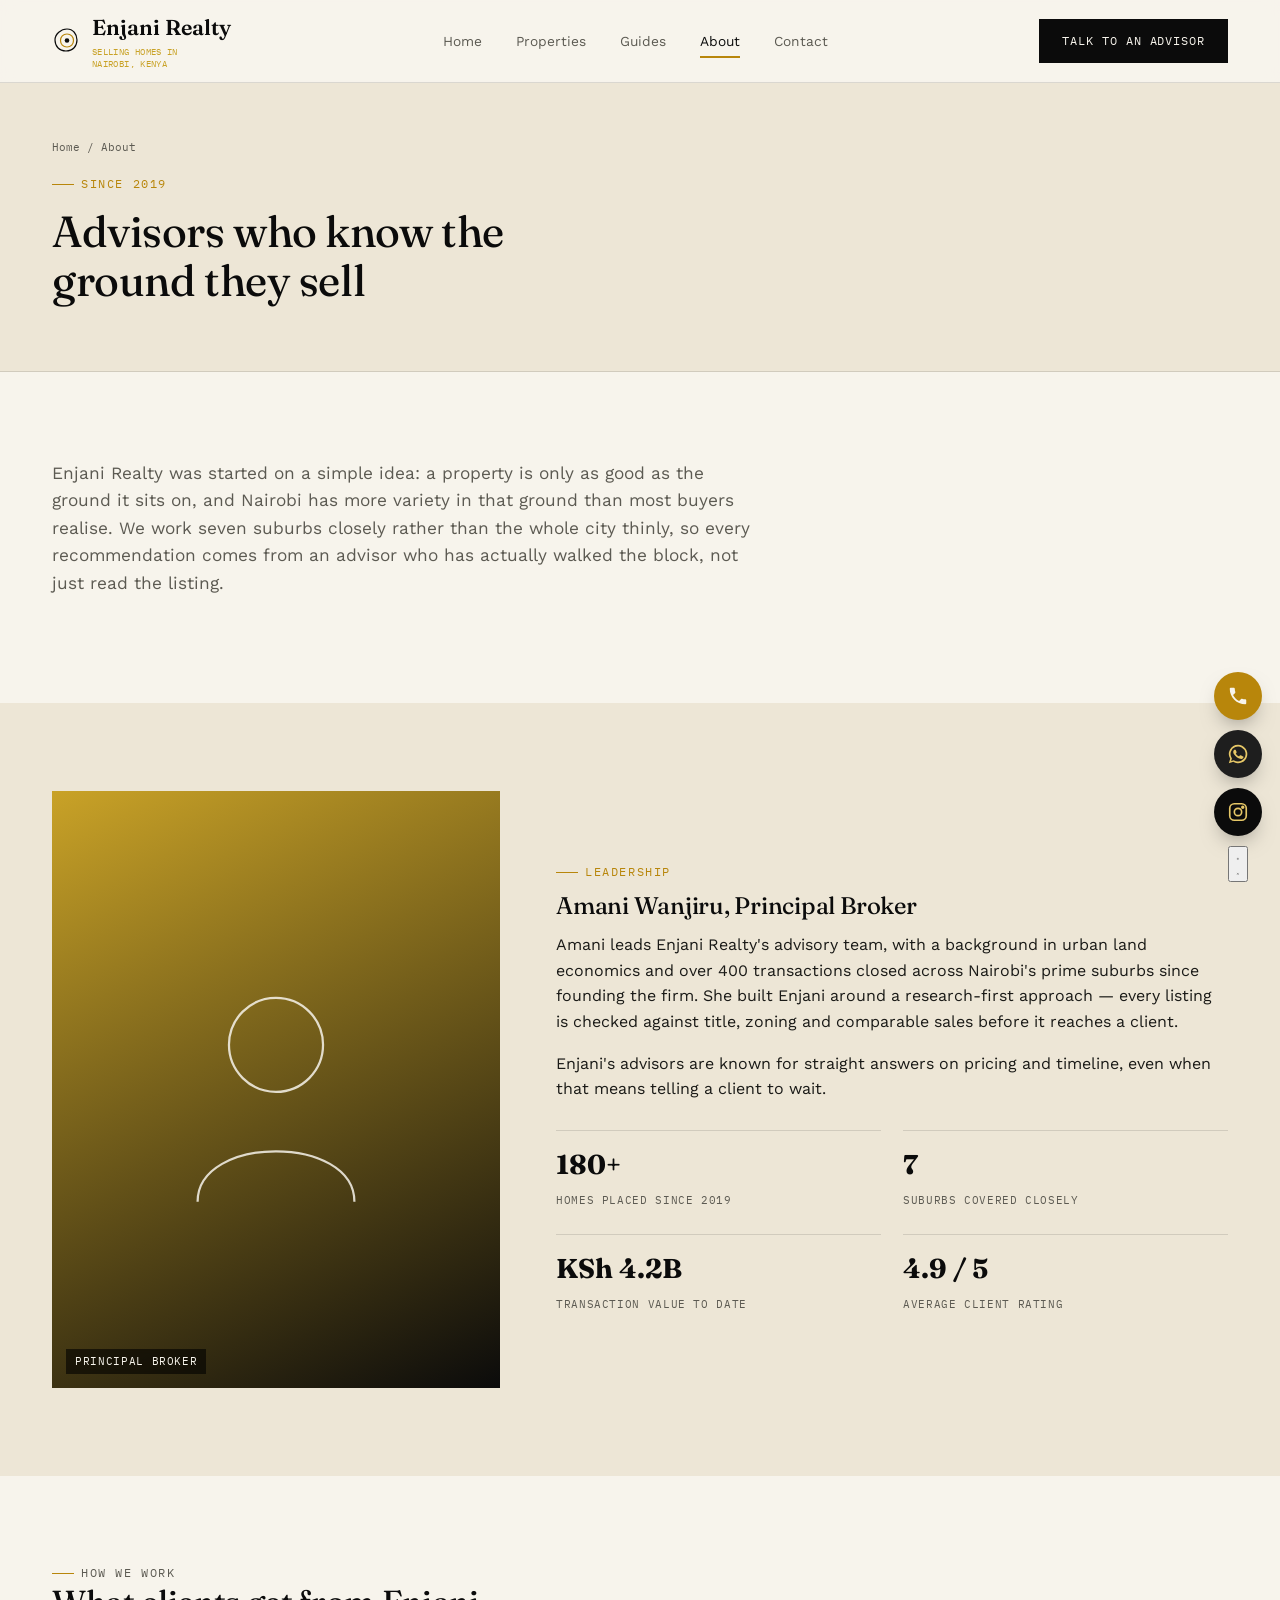
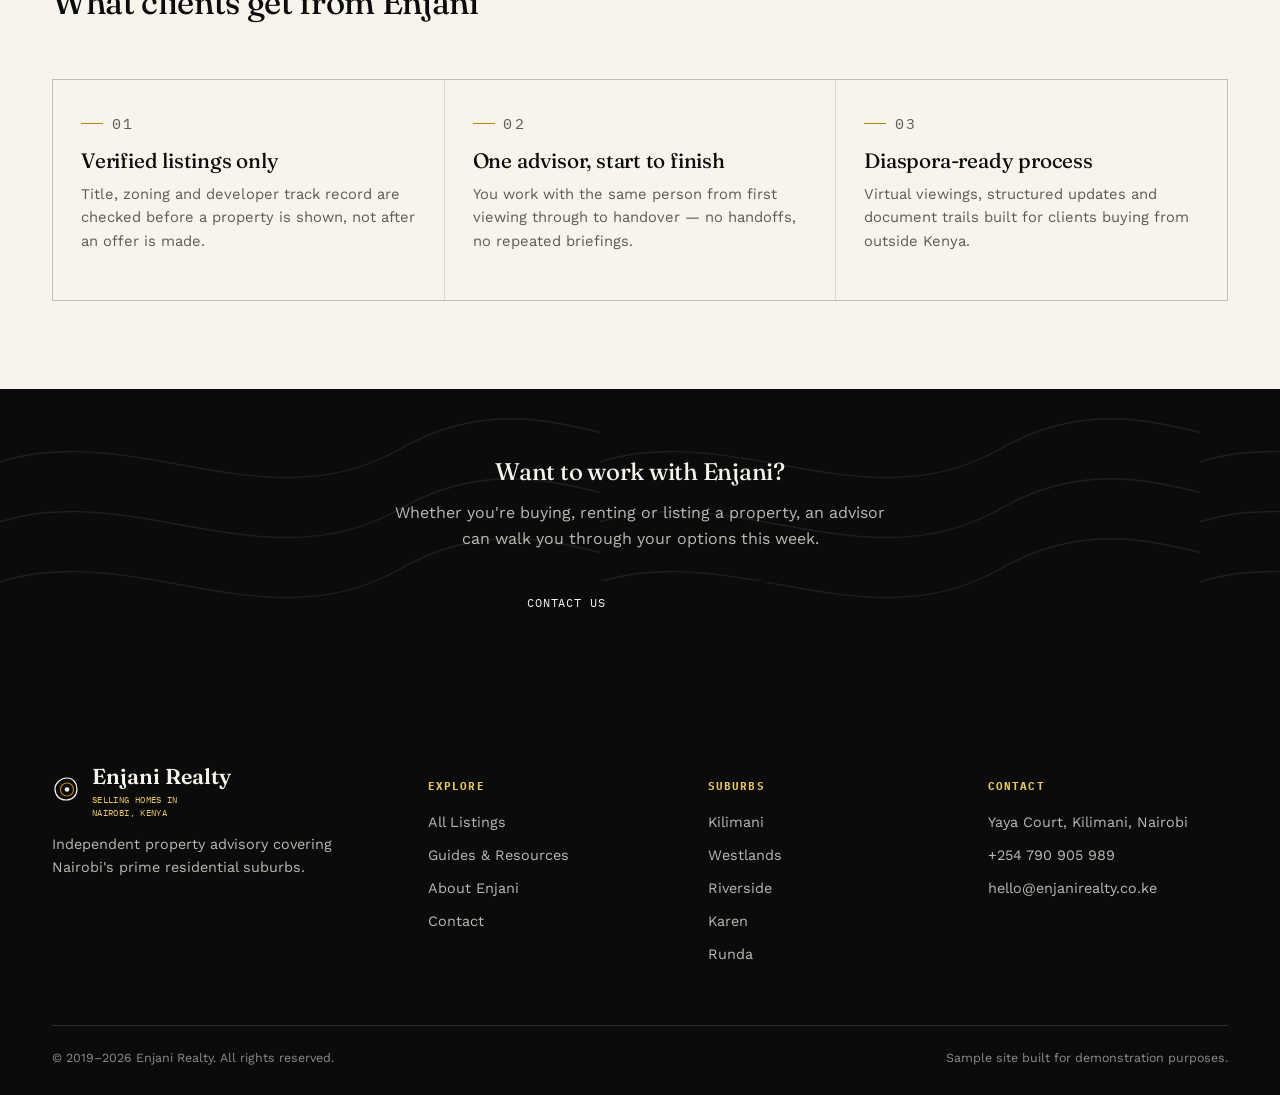
==== commit 1efb3c36: "Add files via upload" ====
--- a/about.html
+++ b/about.html
@@ -16,11 +16,11 @@
   <div class="wrap">
     <a href="index.html" class="logo">
       <svg class="mark" viewBox="0 0 30 30" fill="none" aria-hidden="true">
-        <path d="M15 3c6 0 10 5 10 11s-4 11-11 11S3 20 3 14 9 3 15 3z" stroke="#1F3A2E" stroke-width="1.2"/>
-        <path d="M15 8c4 0 6.5 3 6.5 6.5S19 21 15 21s-6.5-3-6.5-6.5S11 8 15 8z" stroke="#A9673C" stroke-width="1.2"/>
-        <circle cx="15" cy="14.5" r="2.3" fill="#1F3A2E"/>
+        <path d="M15 3c6 0 10 5 10 11s-4 11-11 11S3 20 3 14 9 3 15 3z" stroke="#0B0B0B" stroke-width="1.2"/>
+        <path d="M15 8c4 0 6.5 3 6.5 6.5S19 21 15 21s-6.5-3-6.5-6.5S11 8 15 8z" stroke="#B8860B" stroke-width="1.2"/>
+        <circle cx="15" cy="14.5" r="2.3" fill="#0B0B0B"/>
       </svg>
-      <span>Enjani Realty<span class="sub">Nairobi Property</span></span>
+      <span>Enjani Realty<span class="sub">Selling homes in Nairobi, Kenya</span></span>
     </a>
     <nav class="primary">
       <a href="index.html">Home</a>
@@ -30,7 +30,7 @@
       <a href="contact.html">Contact</a>
     </nav>
     <div class="header-cta">
-      <a class="btn solid" href="https://wa.me/254700000000" target="_blank" rel="noopener">Talk to an Advisor</a>
+      <a class="btn solid" href="https://wa.me/254790905989" target="_blank" rel="noopener">Talk to an Advisor</a>
     </div>
     <button class="menu-toggle" aria-label="Toggle menu"><span></span><span></span><span></span></button>
   </div>
@@ -46,7 +46,7 @@
 
 <section>
   <div class="wrap">
-    <p style="max-width:64ch; font-size:1.08rem; color:var(--ink-soft);">Enjani Realty was started on a simple idea: a property is only as good as the ground it sits on, and Nairobi has more variety in that ground than most buyers realise. We work six suburbs closely rather than the whole city thinly, so every recommendation comes from an advisor who has actually walked the block, not just read the listing.</p>
+    <p style="max-width:64ch; font-size:1.08rem; color:var(--ink-soft);">Enjani Realty was started on a simple idea: a property is only as good as the ground it sits on, and Nairobi has more variety in that ground than most buyers realise. We work seven suburbs closely rather than the whole city thinly, so every recommendation comes from an advisor who has actually walked the block, not just read the listing.</p>
   </div>
 </section>
 
@@ -66,7 +66,7 @@
       <p>Enjani's advisors are known for straight answers on pricing and timeline, even when that means telling a client to wait.</p>
       <div class="agent-stats">
         <div><b>180+</b><span>Homes placed since 2019</span></div>
-        <div><b>6</b><span>Suburbs covered closely</span></div>
+        <div><b>7</b><span>Suburbs covered closely</span></div>
         <div><b>KSh 4.2B</b><span>Transaction value to date</span></div>
         <div><b>4.9 / 5</b><span>Average client rating</span></div>
       </div>
@@ -105,7 +105,7 @@
     <p>Whether you're buying, renting or listing a property, an advisor can walk you through your options this week.</p>
     <div class="actions">
       <a class="btn solid" href="contact.html">Contact Us</a>
-      <a class="btn" href="https://wa.me/254700000000" target="_blank" rel="noopener">WhatsApp Us</a>
+      <a class="btn" href="https://wa.me/254790905989" target="_blank" rel="noopener">WhatsApp Us</a>
     </div>
   </div>
 </section>
@@ -117,10 +117,10 @@
         <a href="index.html" class="logo">
           <svg class="mark" viewBox="0 0 30 30" fill="none" aria-hidden="true">
             <path d="M15 3c6 0 10 5 10 11s-4 11-11 11S3 20 3 14 9 3 15 3z" stroke="#F7F4EC" stroke-width="1.2"/>
-            <path d="M15 8c4 0 6.5 3 6.5 6.5S19 21 15 21s-6.5-3-6.5-6.5S11 8 15 8z" stroke="#A9673C" stroke-width="1.2"/>
+            <path d="M15 8c4 0 6.5 3 6.5 6.5S19 21 15 21s-6.5-3-6.5-6.5S11 8 15 8z" stroke="#B8860B" stroke-width="1.2"/>
             <circle cx="15" cy="14.5" r="2.3" fill="#F7F4EC"/>
           </svg>
-          <span>Enjani Realty<span class="sub">Nairobi Property</span></span>
+          <span>Enjani Realty<span class="sub">Selling homes in Nairobi, Kenya</span></span>
         </a>
         <p class="about-line">Independent property advisory covering Nairobi's prime residential suburbs.</p>
       </div>
@@ -130,11 +130,11 @@
       </div>
       <div>
         <h5>Suburbs</h5>
-        <ul><li><a href="properties.html">Kilimani</a></li><li><a href="properties.html">Westlands</a></li><li><a href="properties.html">Karen &amp; Runda</a></li></ul>
+        <ul><li><a href="properties.html">Kilimani</a></li><li><a href="properties.html">Westlands</a></li><li><a href="properties.html">Riverside</a></li><li><a href="properties.html">Karen</a></li><li><a href="properties.html">Runda</a></li></ul>
       </div>
       <div>
         <h5>Contact</h5>
-        <ul><li>Yaya Court, Kilimani, Nairobi</li><li>+254 700 000 000</li><li>hello@enjanirealty.co.ke</li></ul>
+        <ul><li>Yaya Court, Kilimani, Nairobi</li><li>+254 790 905 989</li><li>hello@enjanirealty.co.ke</li></ul>
       </div>
     </div>
     <div class="footer-bottom">
@@ -144,10 +144,21 @@
   </div>
 </footer>
 
-<a class="chat-bubble" href="https://wa.me/254700000000?text=Hello%20Enjani%20Realty%2C%20I%20have%20a%20question" target="_blank" rel="noopener" aria-label="Chat with us on WhatsApp">
-  <svg viewBox="0 0 24 24" fill="currentColor" aria-hidden="true"><path d="M12 2a10 10 0 0 0-8.5 15.2L2 22l4.9-1.5A10 10 0 1 0 12 2zm0 18.2a8.2 8.2 0 0 1-4.2-1.2l-.3-.2-3 .9.9-2.9-.2-.3A8.2 8.2 0 1 1 12 20.2zm4.5-6.1c-.2-.1-1.5-.7-1.7-.8-.2-.1-.4-.1-.6.1-.2.2-.6.8-.8 1-.1.2-.3.2-.5.1-.2-.1-1-.4-1.9-1.2-.7-.6-1.2-1.4-1.3-1.6-.1-.2 0-.4.1-.5.1-.1.2-.3.4-.4.1-.2.2-.3.2-.5.1-.2 0-.3 0-.5s-.6-1.6-.9-2.1c-.2-.5-.5-.4-.6-.4h-.5c-.2 0-.5.1-.7.3-.2.2-.9.9-.9 2.2s1 2.6 1.1 2.7c.1.2 2 3 4.7 4.2.7.3 1.2.5 1.6.6.7.2 1.3.2 1.8.1.5-.1 1.5-.6 1.8-1.2.2-.6.2-1.1.2-1.2-.1-.2-.3-.2-.5-.3z"/></svg>
-  <span class="txt">Chat with us</span>
-</a>
+<div class="contact-stack" id="contact-stack">
+  <a class="call" href="tel:+254790905989" aria-label="Call Enjani Realty">
+    <svg viewBox="0 0 24 24" fill="currentColor" aria-hidden="true"><path d="M6.6 10.8c1.4 2.8 3.8 5.1 6.6 6.6l2.2-2.2c.3-.3.7-.4 1-.2 1.1.4 2.3.6 3.6.6.6 0 1 .4 1 1V20c0 .6-.4 1-1 1C10.6 21 3 13.4 3 4c0-.6.4-1 1-1h3.5c.6 0 1 .4 1 1 0 1.3.2 2.5.6 3.6.1.4 0 .8-.2 1L6.6 10.8z"/></svg>
+  </a>
+  <a class="whatsapp" href="https://wa.me/254790905989?text=Hello%20Enjani%20Realty%2C%20I%20have%20a%20question" target="_blank" rel="noopener" aria-label="Chat with us on WhatsApp">
+    <svg viewBox="0 0 24 24" fill="currentColor" aria-hidden="true"><path d="M12 2a10 10 0 0 0-8.5 15.2L2 22l4.9-1.5A10 10 0 1 0 12 2zm0 18.2a8.2 8.2 0 0 1-4.2-1.2l-.3-.2-3 .9.9-2.9-.2-.3A8.2 8.2 0 1 1 12 20.2zm4.5-6.1c-.2-.1-1.5-.7-1.7-.8-.2-.1-.4-.1-.6.1-.2.2-.6.8-.8 1-.1.2-.3.2-.5.1-.2-.1-1-.4-1.9-1.2-.7-.6-1.2-1.4-1.3-1.6-.1-.2 0-.4.1-.5.1-.1.2-.3.4-.4.1-.2.2-.3.2-.5.1-.2 0-.3 0-.5s-.6-1.6-.9-2.1c-.2-.5-.5-.4-.6-.4h-.5c-.2 0-.5.1-.7.3-.2.2-.9.9-.9 2.2s1 2.6 1.1 2.7c.1.2 2 3 4.7 4.2.7.3 1.2.5 1.6.6.7.2 1.3.2 1.8.1.5-.1 1.5-.6 1.8-1.2.2-.6.2-1.1.2-1.2-.1-.2-.3-.2-.5-.3z"/></svg>
+  </a>
+  <a class="instagram" href="https://instagram.com/enjani_realty" target="_blank" rel="noopener" aria-label="Enjani Realty on Instagram">
+    <svg viewBox="0 0 24 24" fill="none" stroke="currentColor" stroke-width="1.8" aria-hidden="true"><rect x="3" y="3" width="18" height="18" rx="5"/><circle cx="12" cy="12" r="4"/><circle cx="17.2" cy="6.8" r="1"/></svg>
+  </a>
+  <button class="toggle" aria-label="Contact options" aria-expanded="false">
+    <svg class="icon-open" viewBox="0 0 24 24" fill="none" stroke="currentColor" stroke-width="2" aria-hidden="true"><line x1="12" y1="5" x2="12" y2="19"/><line x1="5" y1="12" x2="19" y2="12"/></svg>
+    <svg class="icon-close" viewBox="0 0 24 24" fill="none" stroke="currentColor" stroke-width="2" aria-hidden="true"><line x1="6" y1="6" x2="18" y2="18"/><line x1="6" y1="18" x2="18" y2="6"/></svg>
+  </button>
+</div>
 <script src="js/script.js"></script>
 </body>
 </html>
--- a/css/style.css
+++ b/css/style.css
@@ -11,17 +11,17 @@
    on mobile / slower connections. */
 
 :root{
-  --forest:#1F3A2E;
-  --forest-deep:#152A21;
-  --moss:#6B8F71;
-  --moss-light:#9DB79F;
+  --forest:#1A1A1A;
+  --forest-deep:#0B0B0B;
+  --moss:#C9A227;
+  --moss-light:#E6C767;
   --sand:#EDE6D6;
   --cream:#F7F4EC;
-  --clay:#A9673C;
+  --clay:#B8860B;
   --bronze:#8C6D3F;
-  --ink:#23261F;
-  --ink-soft:#54584C;
-  --line:rgba(35,38,31,0.12);
+  --ink:#1A1A17;
+  --ink-soft:#5C5A52;
+  --line:rgba(15,15,15,0.12);
   --radius:2px;
   --max:1240px;
 }
@@ -82,7 +82,7 @@
 .contour-field::before{
   content:"";
   position:absolute; inset:0;
-  background-image:url("data:image/svg+xml,%3Csvg xmlns='http://www.w3.org/2000/svg' width='600' height='600' viewBox='0 0 600 600'%3E%3Cg fill='none' stroke='%231F3A2E' stroke-opacity='0.055' stroke-width='1.4'%3E%3Cpath d='M-20 80 C 120 20, 260 140, 400 60 S 640 90, 700 40'/%3E%3Cpath d='M-20 140 C 120 80, 260 200, 400 120 S 640 150, 700 100'/%3E%3Cpath d='M-20 200 C 120 140, 260 260, 400 180 S 640 210, 700 160'/%3E%3Cpath d='M-20 340 C 140 420, 300 300, 420 400 S 620 340, 700 420'/%3E%3Cpath d='M-20 400 C 140 480, 300 360, 420 460 S 620 400, 700 480'/%3E%3Cpath d='M-20 460 C 140 540, 300 420, 420 520 S 620 460, 700 540'/%3E%3C/g%3E%3C/svg%3E");
+  background-image:url("data:image/svg+xml,%3Csvg xmlns='http://www.w3.org/2000/svg' width='600' height='600' viewBox='0 0 600 600'%3E%3Cg fill='none' stroke='%230B0B0B' stroke-opacity='0.055' stroke-width='1.4'%3E%3Cpath d='M-20 80 C 120 20, 260 140, 400 60 S 640 90, 700 40'/%3E%3Cpath d='M-20 140 C 120 80, 260 200, 400 120 S 640 150, 700 100'/%3E%3Cpath d='M-20 200 C 120 140, 260 260, 400 180 S 640 210, 700 160'/%3E%3Cpath d='M-20 340 C 140 420, 300 300, 420 400 S 620 340, 700 420'/%3E%3Cpath d='M-20 400 C 140 480, 300 360, 420 460 S 620 400, 700 480'/%3E%3Cpath d='M-20 460 C 140 540, 300 420, 420 520 S 620 460, 700 540'/%3E%3C/g%3E%3C/svg%3E");
   background-size:600px 600px;
   pointer-events:none;
 }
@@ -95,7 +95,7 @@
    in place of stock photography across the demo site */
 .plot-art{
   aspect-ratio:4/3;
-  background:linear-gradient(155deg, var(--moss-light) 0%, var(--forest) 100%);
+  background:linear-gradient(155deg, var(--moss) 0%, var(--forest-deep) 100%);
   position:relative;
   overflow:hidden;
 }
@@ -105,7 +105,7 @@
   font-family:'IBM Plex Mono', monospace;
   font-size:.68rem; letter-spacing:.06em;
   color:var(--cream);
-  background:rgba(21,42,33,.55);
+  background:rgba(0,0,0,.6);
   padding:4px 9px;
   backdrop-filter:blur(2px);
 }
@@ -119,7 +119,7 @@
 }
 .site-header .wrap{
   display:flex; align-items:center; justify-content:space-between;
-  height:82px;
+  min-height:82px; padding-top:10px; padding-bottom:10px;
 }
 .logo{
   font-family:'Fraunces', serif;
@@ -134,11 +134,13 @@
 }
 .logo .sub{
   font-family:'IBM Plex Mono', monospace;
-  font-size:.6rem; letter-spacing:.16em;
+  font-size:.56rem; letter-spacing:.04em;
   color:var(--moss);
   text-transform:uppercase;
   display:block;
   font-weight:400;
+  line-height:1.4;
+  max-width:22ch;
 }
 nav.primary{display:flex; align-items:center; gap:34px;}
 nav.primary a{
@@ -169,7 +171,7 @@
 
 @media (max-width:900px){
   nav.primary{
-    position:fixed; top:82px; left:0; right:0; bottom:0; height:calc(100vh - 82px);
+    position:fixed; top:var(--header-h, 82px); left:0; right:0; bottom:0; height:calc(100vh - var(--header-h, 82px));
     z-index:100;
     background:var(--cream);
     opacity:1;
@@ -178,7 +180,7 @@
     transform:translateX(100%);
     transition:transform .25s ease;
     border-top:1px solid var(--line);
-    box-shadow:0 12px 24px -12px rgba(21,42,33,.25);
+    box-shadow:0 12px 24px -12px rgba(0,0,0,.3);
   }
   nav.primary.open{transform:translateX(0);}
   nav.primary a{font-size:1.05rem;}
@@ -229,11 +231,11 @@
   font-family:'IBM Plex Mono', monospace; font-size:.66rem; letter-spacing:.08em;
   text-transform:uppercase; color:var(--moss-light);
 }
-.hero-actions{display:flex; gap:14px; margin-top:30px; flex-wrap:wrap;}
+.hero-actions{display:flex; gap:14px; margin-top:24px; flex-wrap:wrap;}
 .hero .btn{border-color:rgba(247,244,236,.5); color:var(--cream);}
 .hero .btn:hover{background:var(--cream); color:var(--forest-deep);}
 .hero .btn.solid{background:var(--clay); border-color:var(--clay); color:var(--cream);}
-.hero .btn.solid:hover{background:#8f532c;}
+.hero .btn.solid:hover{background:#9c7307;}
 
 @media (max-width:900px){
   .hero-grid{grid-template-columns:1fr; gap:32px;}
@@ -276,7 +278,7 @@
   display:flex; flex-direction:column;
   transition:transform .2s ease, box-shadow .2s ease;
 }
-.card:hover{transform:translateY(-4px); box-shadow:0 18px 30px -18px rgba(21,42,33,.35);}
+.card:hover{transform:translateY(-4px); box-shadow:0 18px 30px -18px rgba(0,0,0,.35);}
 .card .body{padding:20px 20px 22px;}
 .card .parcel{
   font-family:'IBM Plex Mono', monospace; font-size:.68rem; color:var(--clay); letter-spacing:.06em;
@@ -434,7 +436,7 @@
 }
 .hero-search form{
   display:grid;
-  grid-template-columns:repeat(4, 1fr) auto;
+  grid-template-columns:repeat(5, 1fr) auto;
   gap:14px;
   align-items:end;
 }
@@ -459,34 +461,33 @@
   transition:background .18s ease;
   white-space:nowrap;
 }
-.hero-search button:hover{background:#8f532c;}
+.hero-search button:hover{background:#9c7307;}
 @media (max-width:980px){
   .hero-search form{grid-template-columns:1fr 1fr;}
   .hero-search button{grid-column:1 / -1;}
 }
 @media (max-width:640px){
-  .hero-search{padding:16px 16px 76px;}
+  .hero-search{padding:16px 70px 20px 16px;}
   .hero-search form{grid-template-columns:1fr;}
 }
 
-/* ---------- floating chat bubble ---------- */
-.chat-bubble{
-  position:fixed; right:22px; bottom:22px; z-index:80;
-  display:flex; align-items:center; gap:10px;
-  background:var(--forest-deep); color:var(--cream);
-  padding:14px 18px 14px 14px;
-  border-radius:999px;
-  box-shadow:0 14px 28px -12px rgba(21,42,33,.5);
-  font-family:'IBM Plex Mono', monospace; font-size:.72rem; letter-spacing:.04em;
-  transition:transform .18s ease, background .18s ease;
-}
-.chat-bubble:hover{transform:translateY(-2px); background:var(--forest);}
-.chat-bubble svg{width:22px; height:22px; flex:none;}
-.chat-bubble .txt{white-space:nowrap;}
-@media (max-width:640px){
-  .chat-bubble{right:16px; bottom:16px; padding:13px;}
-  .chat-bubble .txt{display:none;}
-}
+/* ---------- floating contact stack (call / whatsapp / instagram) ---------- */
+.contact-stack{
+  position:fixed; right:18px; bottom:18px; z-index:80;
+  display:flex; flex-direction:column; align-items:center; gap:10px;
+}
+.contact-stack a{
+  width:48px; height:48px; border-radius:50%;
+  display:flex; align-items:center; justify-content:center;
+  background:var(--forest-deep); color:var(--moss);
+  box-shadow:0 10px 22px -10px rgba(0,0,0,.5);
+  transition:transform .16s ease, background .16s ease;
+}
+.contact-stack a:hover{transform:translateY(-2px) scale(1.04); background:var(--forest);}
+.contact-stack a svg{width:22px; height:22px;}
+.contact-stack a.call{background:var(--clay); color:var(--cream);}
+.contact-stack a.whatsapp{background:#1E1E1E; color:var(--moss-light);}
+.contact-stack a.instagram{background:var(--forest-deep); color:var(--moss-light);}
 
 /* ---------- blog / resources ---------- */
 .blog-card{background:var(--cream); border:1px solid var(--line); display:flex; flex-direction:column;}
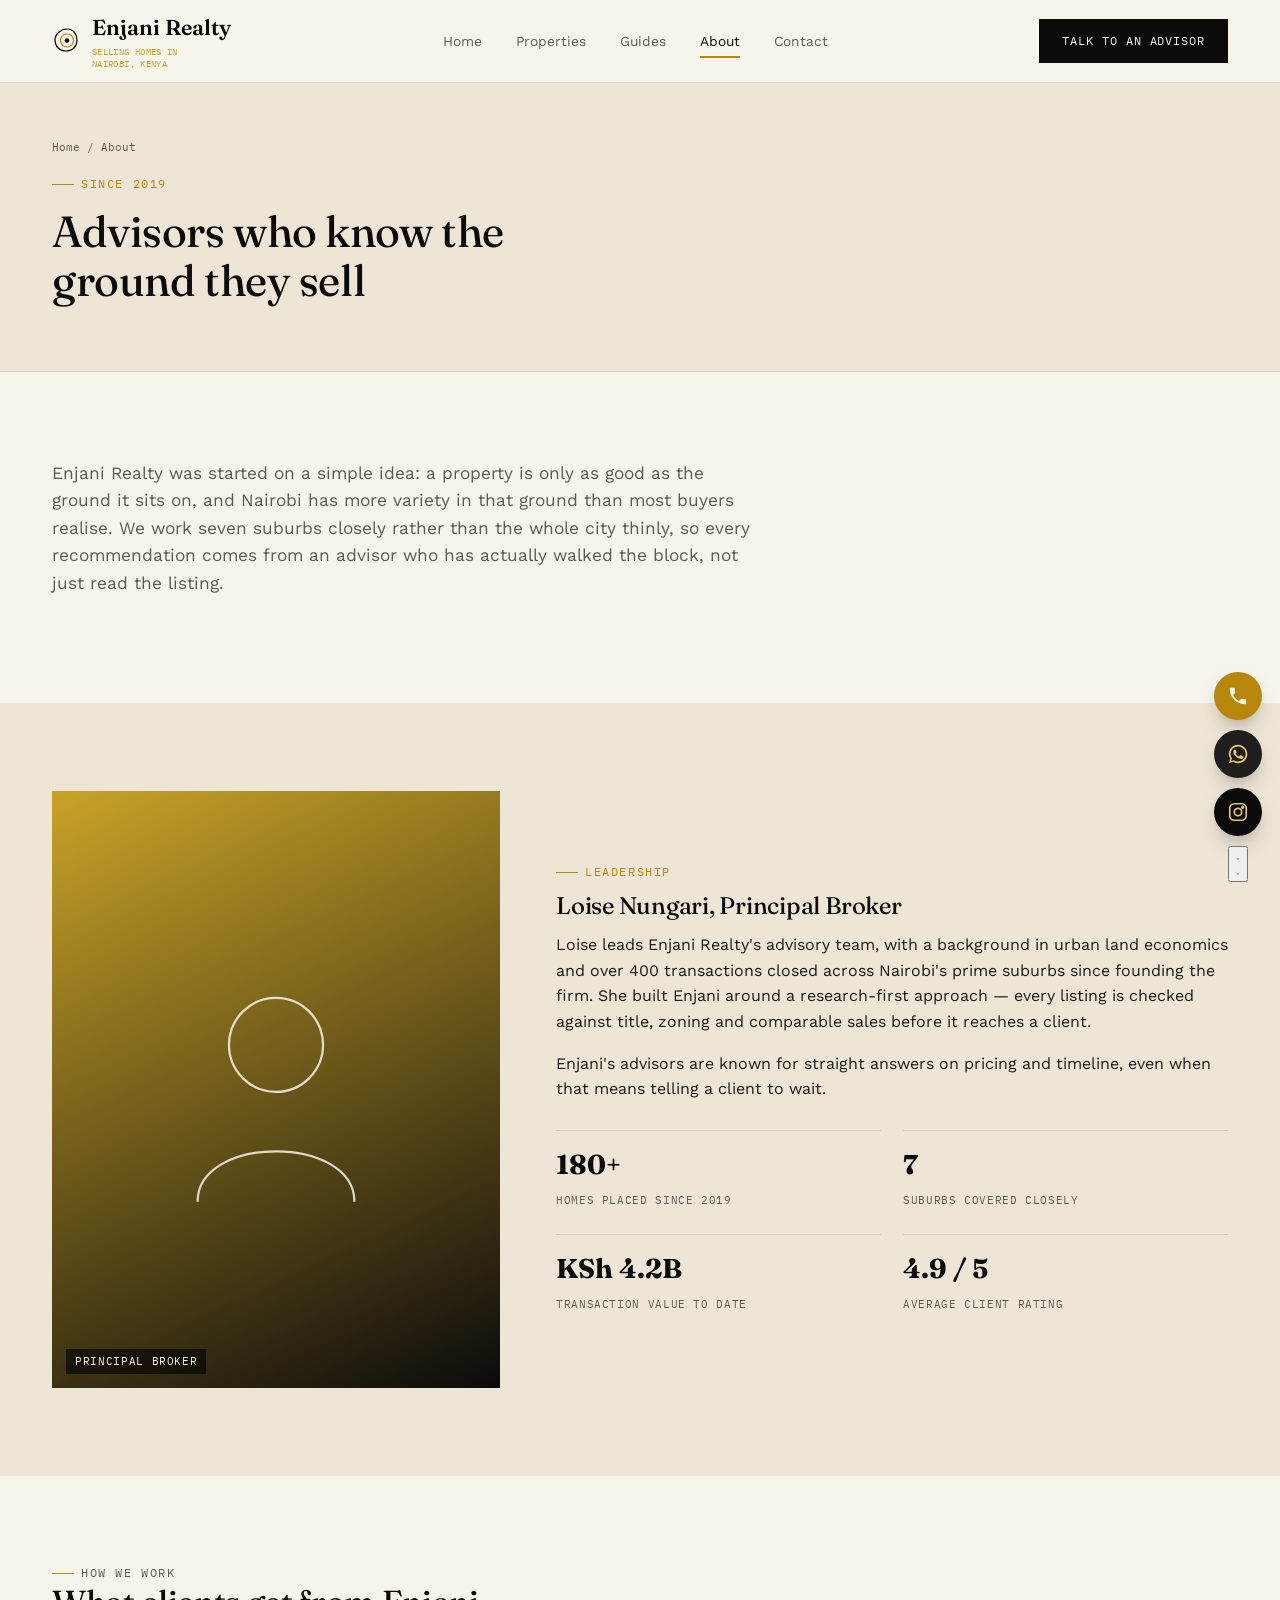
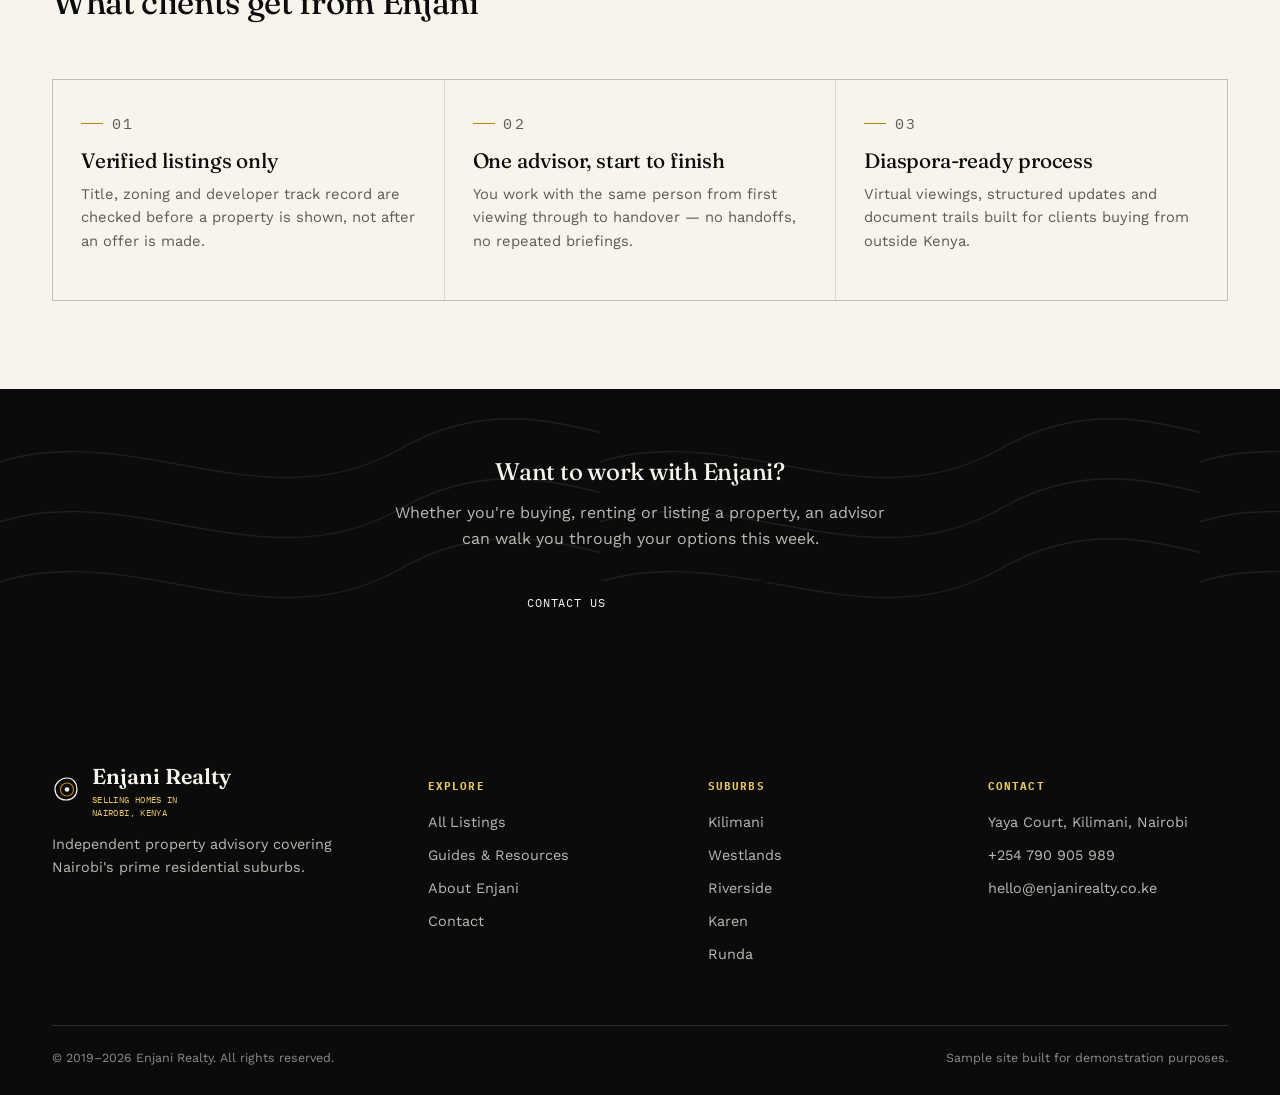
==== commit 685129fa: "Update about.html" ====
--- a/about.html
+++ b/about.html
@@ -61,8 +61,8 @@
     </div>
     <div>
       <p class="eyebrow">Leadership</p>
-      <h2>Amani Wanjiru, Principal Broker</h2>
-      <p>Amani leads Enjani Realty's advisory team, with a background in urban land economics and over 400 transactions closed across Nairobi's prime suburbs since founding the firm. She built Enjani around a research-first approach — every listing is checked against title, zoning and comparable sales before it reaches a client.</p>
+      <h2>Loise Nungari, Principal Broker</h2>
+      <p>Loise leads Enjani Realty's advisory team, with a background in urban land economics and over 400 transactions closed across Nairobi's prime suburbs since founding the firm. She built Enjani around a research-first approach — every listing is checked against title, zoning and comparable sales before it reaches a client.</p>
       <p>Enjani's advisors are known for straight answers on pricing and timeline, even when that means telling a client to wait.</p>
       <div class="agent-stats">
         <div><b>180+</b><span>Homes placed since 2019</span></div>
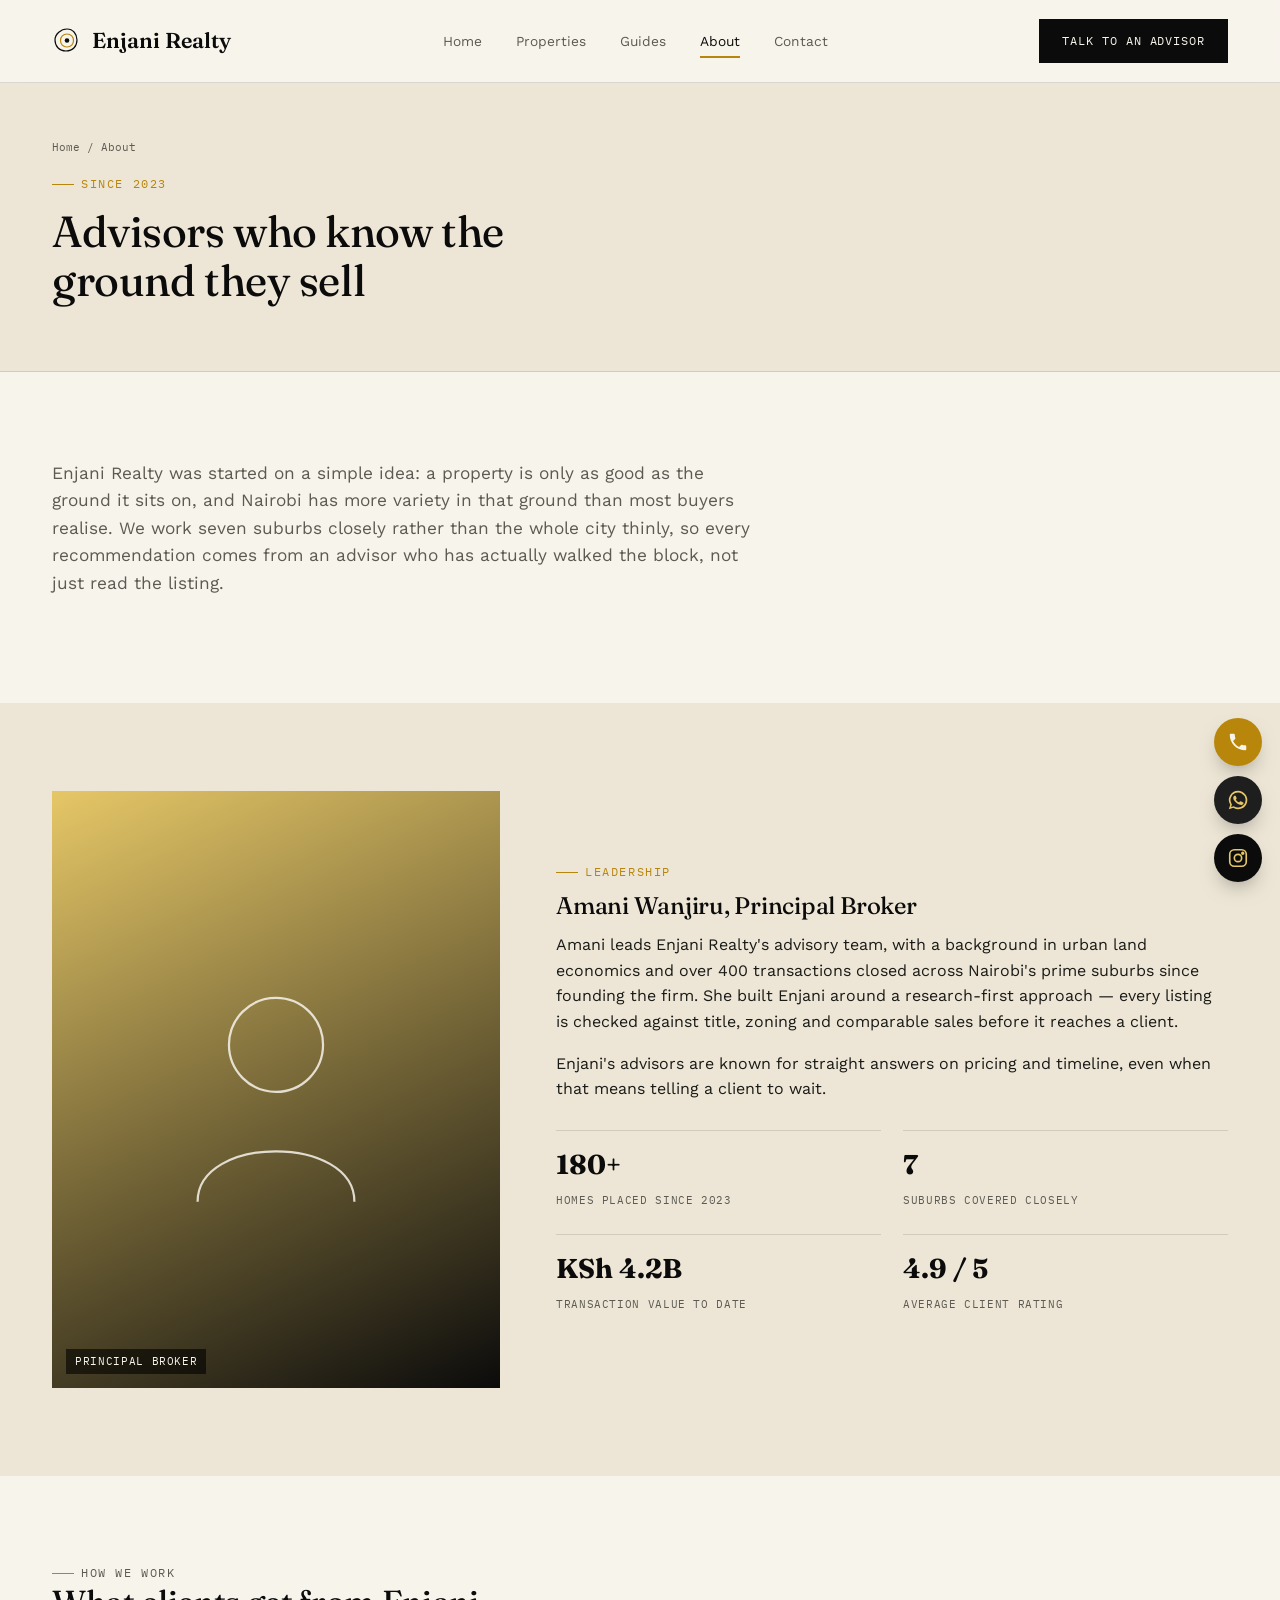
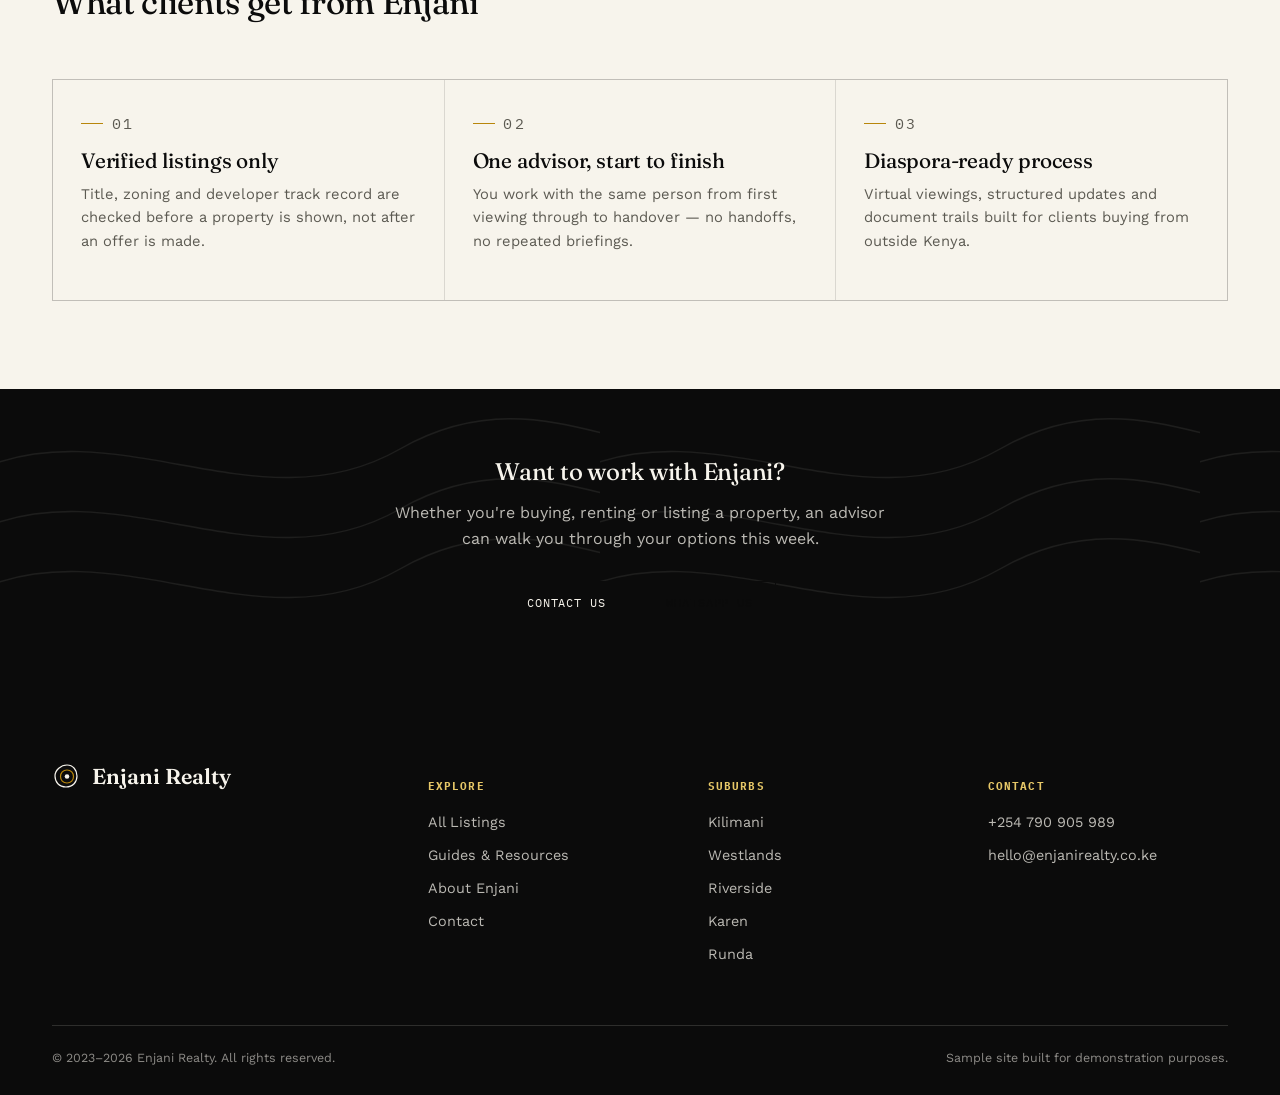
==== commit 5b100456: "Add files via upload" ====
--- a/about.html
+++ b/about.html
@@ -4,7 +4,7 @@
 <meta charset="UTF-8">
 <meta name="viewport" content="width=device-width, initial-scale=1">
 <title>About — Enjani Realty</title>
-<meta name="description" content="Enjani Realty is a Nairobi property advisory covering Kilimani, Westlands, Karen, Runda, Lavington and Kileleshwa.">
+<meta name="description" content="Enjani Realty is a Nairobi property advisory covering Kilimani, Westlands, Riverside, Lavington, Kileleshwa, Runda and Karen.">
 <link rel="preconnect" href="https://fonts.googleapis.com">
 <link rel="preconnect" href="https://fonts.gstatic.com" crossorigin>
 <link rel="stylesheet" href="https://fonts.googleapis.com/css2?family=Fraunces:ital,opsz,wght@0,9..144,300;0,9..144,450;0,9..144,600;1,9..144,450&family=Work+Sans:wght@300;400;500;600&family=IBM+Plex+Mono:wght@400;500&display=swap">
@@ -20,7 +20,7 @@
         <path d="M15 8c4 0 6.5 3 6.5 6.5S19 21 15 21s-6.5-3-6.5-6.5S11 8 15 8z" stroke="#B8860B" stroke-width="1.2"/>
         <circle cx="15" cy="14.5" r="2.3" fill="#0B0B0B"/>
       </svg>
-      <span>Enjani Realty<span class="sub">Selling homes in Nairobi, Kenya</span></span>
+      <span>Enjani Realty</span>
     </a>
     <nav class="primary">
       <a href="index.html">Home</a>
@@ -39,7 +39,7 @@
 <section class="page-hero">
   <div class="wrap">
     <p class="breadcrumb"><a href="index.html">Home</a> / About</p>
-    <p class="eyebrow">Since 2019</p>
+    <p class="eyebrow">Since 2023</p>
     <h1>Advisors who know the ground they sell</h1>
   </div>
 </section>
@@ -61,11 +61,11 @@
     </div>
     <div>
       <p class="eyebrow">Leadership</p>
-      <h2>Loise Nungari, Principal Broker</h2>
-      <p>Loise leads Enjani Realty's advisory team, with a background in urban land economics and over 400 transactions closed across Nairobi's prime suburbs since founding the firm. She built Enjani around a research-first approach — every listing is checked against title, zoning and comparable sales before it reaches a client.</p>
+      <h2>Amani Wanjiru, Principal Broker</h2>
+      <p>Amani leads Enjani Realty's advisory team, with a background in urban land economics and over 400 transactions closed across Nairobi's prime suburbs since founding the firm. She built Enjani around a research-first approach — every listing is checked against title, zoning and comparable sales before it reaches a client.</p>
       <p>Enjani's advisors are known for straight answers on pricing and timeline, even when that means telling a client to wait.</p>
       <div class="agent-stats">
-        <div><b>180+</b><span>Homes placed since 2019</span></div>
+        <div><b>180+</b><span>Homes placed since 2023</span></div>
         <div><b>7</b><span>Suburbs covered closely</span></div>
         <div><b>KSh 4.2B</b><span>Transaction value to date</span></div>
         <div><b>4.9 / 5</b><span>Average client rating</span></div>
@@ -120,9 +120,8 @@
             <path d="M15 8c4 0 6.5 3 6.5 6.5S19 21 15 21s-6.5-3-6.5-6.5S11 8 15 8z" stroke="#B8860B" stroke-width="1.2"/>
             <circle cx="15" cy="14.5" r="2.3" fill="#F7F4EC"/>
           </svg>
-          <span>Enjani Realty<span class="sub">Selling homes in Nairobi, Kenya</span></span>
+          <span>Enjani Realty</span>
         </a>
-        <p class="about-line">Independent property advisory covering Nairobi's prime residential suburbs.</p>
       </div>
       <div>
         <h5>Explore</h5>
@@ -130,21 +129,21 @@
       </div>
       <div>
         <h5>Suburbs</h5>
-        <ul><li><a href="properties.html">Kilimani</a></li><li><a href="properties.html">Westlands</a></li><li><a href="properties.html">Riverside</a></li><li><a href="properties.html">Karen</a></li><li><a href="properties.html">Runda</a></li></ul>
+        <ul><li><a href="properties.html?location=kilimani">Kilimani</a></li><li><a href="properties.html?location=westlands">Westlands</a></li><li><a href="properties.html?location=riverside">Riverside</a></li><li><a href="properties.html?location=karen">Karen</a></li><li><a href="properties.html?location=runda">Runda</a></li></ul>
       </div>
       <div>
         <h5>Contact</h5>
-        <ul><li>Yaya Court, Kilimani, Nairobi</li><li>+254 790 905 989</li><li>hello@enjanirealty.co.ke</li></ul>
+        <ul><li>+254 790 905 989</li><li>hello@enjanirealty.co.ke</li></ul>
       </div>
     </div>
     <div class="footer-bottom">
-      <span>© 2019–2026 Enjani Realty. All rights reserved.</span>
+      <span>© 2023–2026 Enjani Realty. All rights reserved.</span>
       <span>Sample site built for demonstration purposes.</span>
     </div>
   </div>
 </footer>
 
-<div class="contact-stack" id="contact-stack">
+<div class="contact-stack">
   <a class="call" href="tel:+254790905989" aria-label="Call Enjani Realty">
     <svg viewBox="0 0 24 24" fill="currentColor" aria-hidden="true"><path d="M6.6 10.8c1.4 2.8 3.8 5.1 6.6 6.6l2.2-2.2c.3-.3.7-.4 1-.2 1.1.4 2.3.6 3.6.6.6 0 1 .4 1 1V20c0 .6-.4 1-1 1C10.6 21 3 13.4 3 4c0-.6.4-1 1-1h3.5c.6 0 1 .4 1 1 0 1.3.2 2.5.6 3.6.1.4 0 .8-.2 1L6.6 10.8z"/></svg>
   </a>
@@ -154,11 +153,8 @@
   <a class="instagram" href="https://instagram.com/enjani_realty" target="_blank" rel="noopener" aria-label="Enjani Realty on Instagram">
     <svg viewBox="0 0 24 24" fill="none" stroke="currentColor" stroke-width="1.8" aria-hidden="true"><rect x="3" y="3" width="18" height="18" rx="5"/><circle cx="12" cy="12" r="4"/><circle cx="17.2" cy="6.8" r="1"/></svg>
   </a>
-  <button class="toggle" aria-label="Contact options" aria-expanded="false">
-    <svg class="icon-open" viewBox="0 0 24 24" fill="none" stroke="currentColor" stroke-width="2" aria-hidden="true"><line x1="12" y1="5" x2="12" y2="19"/><line x1="5" y1="12" x2="19" y2="12"/></svg>
-    <svg class="icon-close" viewBox="0 0 24 24" fill="none" stroke="currentColor" stroke-width="2" aria-hidden="true"><line x1="6" y1="6" x2="18" y2="18"/><line x1="6" y1="18" x2="18" y2="6"/></svg>
-  </button>
 </div>
+
 <script src="js/script.js"></script>
 </body>
 </html>
--- a/css/style.css
+++ b/css/style.css
@@ -1,14 +1,8 @@
 /* ===========================================================
-   ENJANI REALTY — design tokens
-   Palette: forest / moss / sand / clay / bronze / ink
+   ENJANI REALTY — design tokens (black & gold)
    Type: Fraunces (display) · Work Sans (body) · IBM Plex Mono (data)
    Signature: topographic contour-line motif (land-survey references)
    =========================================================== */
-
-/* Fonts are loaded via preconnected <link> tags in each page's <head>, not @import —
-   @import blocks the CSS parser and forces a serial fetch waterfall; a direct <link>
-   lets the browser fetch fonts in parallel with this stylesheet. Meaningfully faster
-   on mobile / slower connections. */
 
 :root{
   --forest:#1A1A1A;
@@ -91,11 +85,9 @@
   background-image:url("data:image/svg+xml,%3Csvg xmlns='http://www.w3.org/2000/svg' width='600' height='600' viewBox='0 0 600 600'%3E%3Cg fill='none' stroke='%23F7F4EC' stroke-opacity='0.08' stroke-width='1.4'%3E%3Cpath d='M-20 80 C 120 20, 260 140, 400 60 S 640 90, 700 40'/%3E%3Cpath d='M-20 140 C 120 80, 260 200, 400 120 S 640 150, 700 100'/%3E%3Cpath d='M-20 200 C 120 140, 260 260, 400 180 S 640 210, 700 160'/%3E%3Cpath d='M-20 340 C 140 420, 300 300, 420 400 S 620 340, 700 420'/%3E%3Cpath d='M-20 400 C 140 480, 300 360, 420 460 S 620 400, 700 480'/%3E%3Cpath d='M-20 460 C 140 540, 300 420, 420 520 S 620 460, 700 540'/%3E%3C/g%3E%3C/svg%3E");
 }
 
-/* property card "photo" placeholder — contour + parcel silhouette, used
-   in place of stock photography across the demo site */
 .plot-art{
   aspect-ratio:4/3;
-  background:linear-gradient(155deg, var(--moss) 0%, var(--forest-deep) 100%);
+  background:linear-gradient(155deg, var(--moss-light) 0%, var(--forest-deep) 100%);
   position:relative;
   overflow:hidden;
 }
@@ -211,8 +203,10 @@
 }
 .hero h1{
   color:var(--cream);
-  font-size:clamp(2.4rem, 4.6vw, 4.1rem);
-  max-width:14ch;
+  font-size:clamp(2.2rem, 4.2vw, 3.8rem);
+  max-width:16ch;
+  text-transform:uppercase;
+  letter-spacing:.01em;
 }
 .hero h1 em{font-style:italic; color:var(--moss-light);}
 .hero p.lede{
@@ -467,7 +461,7 @@
   .hero-search button{grid-column:1 / -1;}
 }
 @media (max-width:640px){
-  .hero-search{padding:16px 70px 20px 16px;}
+  .hero-search{padding:16px 82px 16px 16px;}
   .hero-search form{grid-template-columns:1fr;}
 }
 
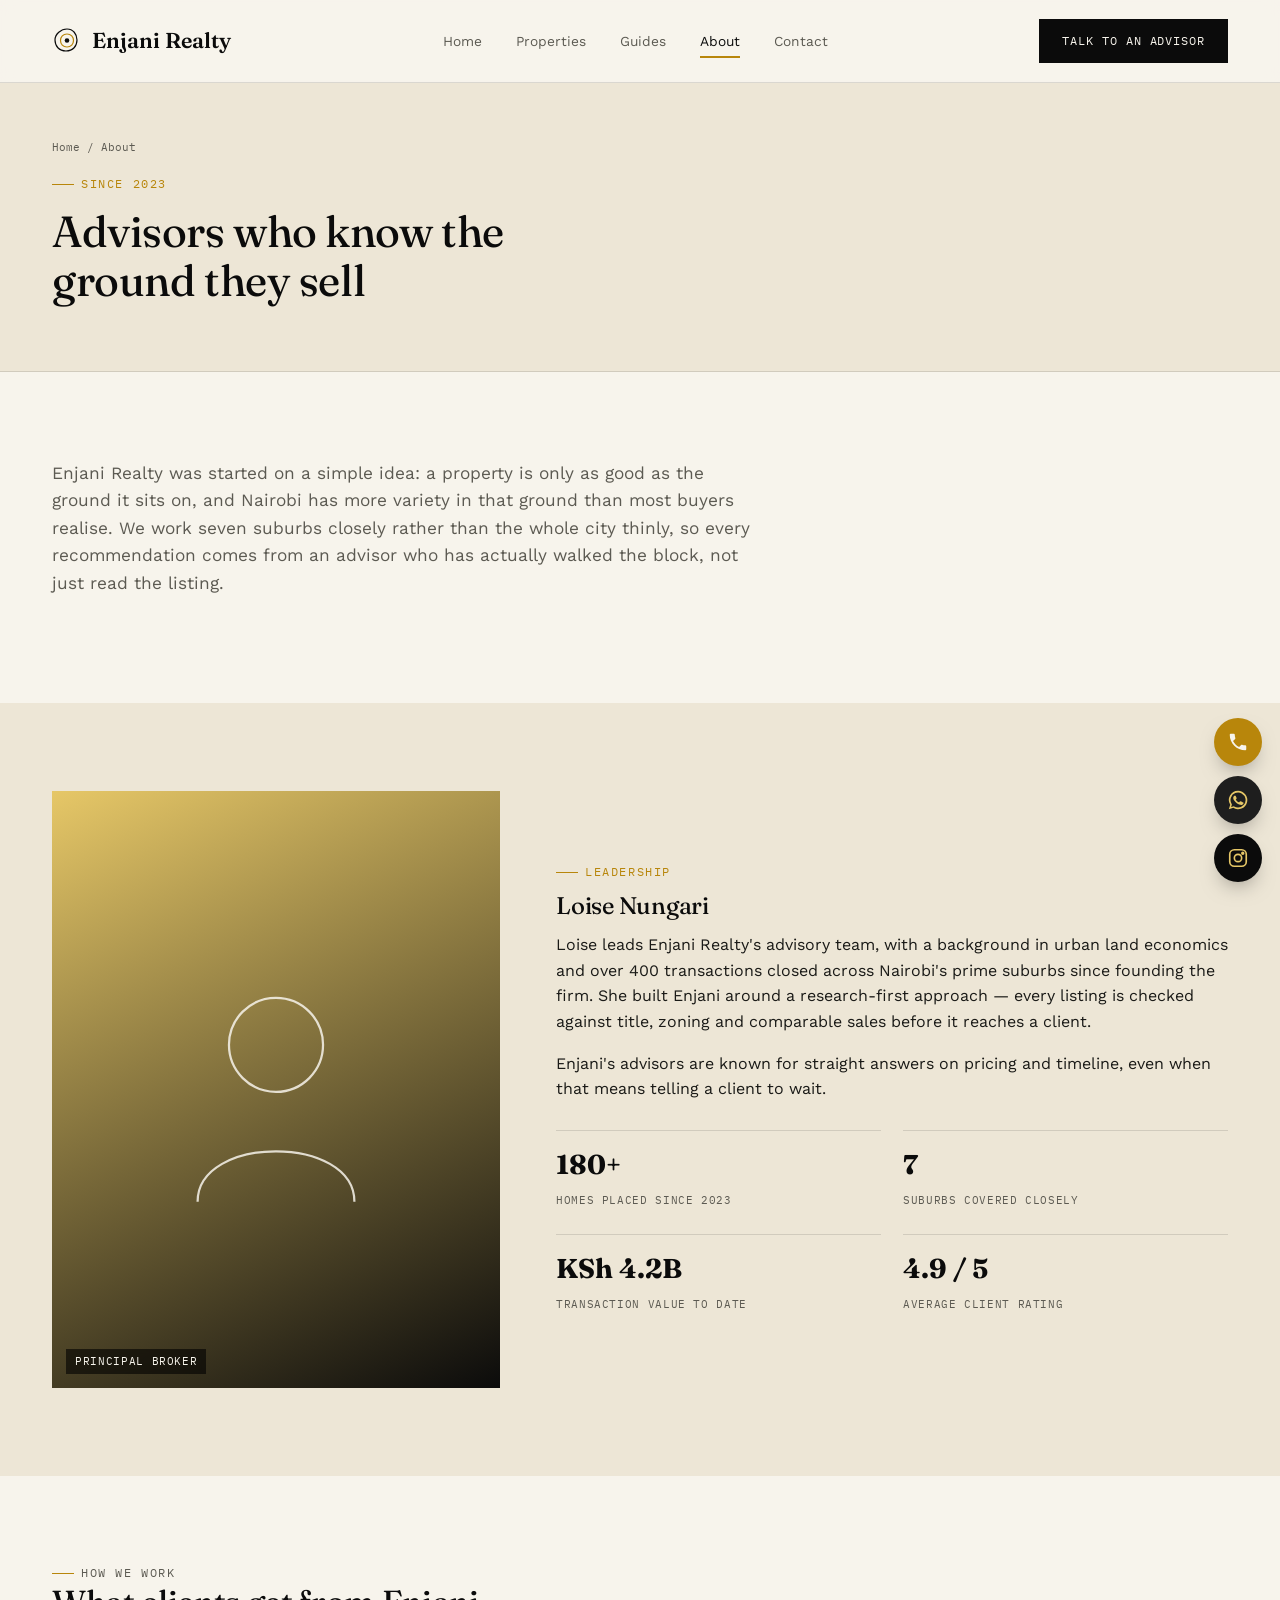
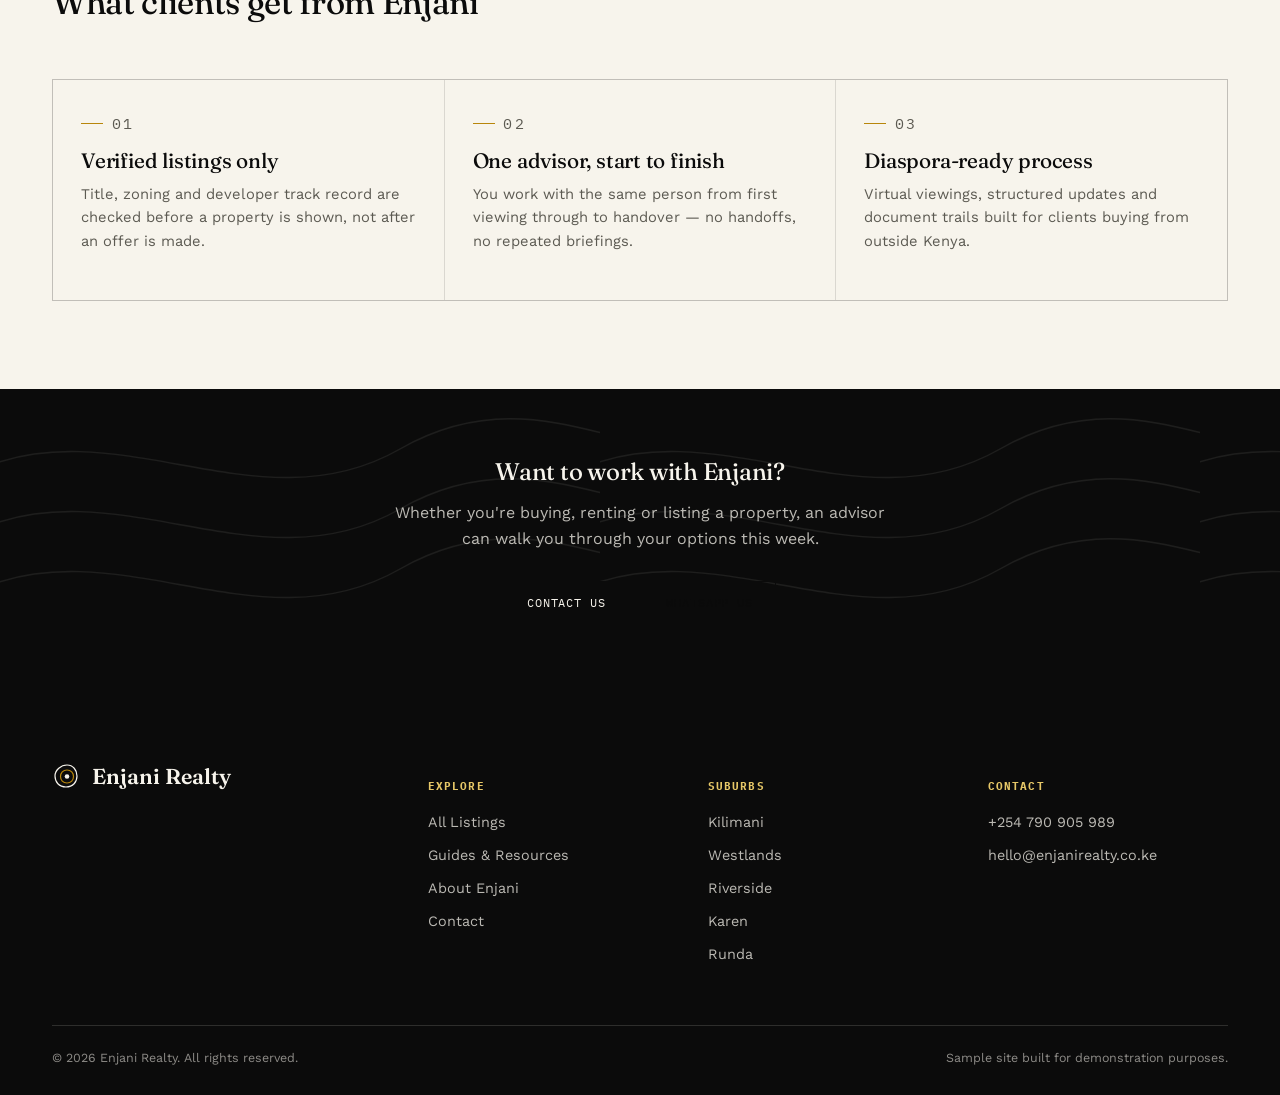
==== commit 8f5fe952: "Update about.html" ====
--- a/about.html
+++ b/about.html
@@ -3,7 +3,7 @@
 <head>
 <meta charset="UTF-8">
 <meta name="viewport" content="width=device-width, initial-scale=1">
-<title>About — Enjani Realty</title>
+<title>About — ENJANI REALTY</title>
 <meta name="description" content="Enjani Realty is a Nairobi property advisory covering Kilimani, Westlands, Riverside, Lavington, Kileleshwa, Runda and Karen.">
 <link rel="preconnect" href="https://fonts.googleapis.com">
 <link rel="preconnect" href="https://fonts.gstatic.com" crossorigin>
@@ -61,8 +61,8 @@
     </div>
     <div>
       <p class="eyebrow">Leadership</p>
-      <h2>Amani Wanjiru, Principal Broker</h2>
-      <p>Amani leads Enjani Realty's advisory team, with a background in urban land economics and over 400 transactions closed across Nairobi's prime suburbs since founding the firm. She built Enjani around a research-first approach — every listing is checked against title, zoning and comparable sales before it reaches a client.</p>
+      <h2>Loise Nungari</h2>
+      <p>Loise leads Enjani Realty's advisory team, with a background in urban land economics and over 400 transactions closed across Nairobi's prime suburbs since founding the firm. She built Enjani around a research-first approach — every listing is checked against title, zoning and comparable sales before it reaches a client.</p>
       <p>Enjani's advisors are known for straight answers on pricing and timeline, even when that means telling a client to wait.</p>
       <div class="agent-stats">
         <div><b>180+</b><span>Homes placed since 2023</span></div>
@@ -137,14 +137,14 @@
       </div>
     </div>
     <div class="footer-bottom">
-      <span>© 2023–2026 Enjani Realty. All rights reserved.</span>
+      <span>© 2026 Enjani Realty. All rights reserved.</span>
       <span>Sample site built for demonstration purposes.</span>
     </div>
   </div>
 </footer>
 
 <div class="contact-stack">
-  <a class="call" href="tel:+254790905989" aria-label="Call Enjani Realty">
+  <a class="call" href="tel:+2547000000000" aria-label="Call Enjani Realty">
     <svg viewBox="0 0 24 24" fill="currentColor" aria-hidden="true"><path d="M6.6 10.8c1.4 2.8 3.8 5.1 6.6 6.6l2.2-2.2c.3-.3.7-.4 1-.2 1.1.4 2.3.6 3.6.6.6 0 1 .4 1 1V20c0 .6-.4 1-1 1C10.6 21 3 13.4 3 4c0-.6.4-1 1-1h3.5c.6 0 1 .4 1 1 0 1.3.2 2.5.6 3.6.1.4 0 .8-.2 1L6.6 10.8z"/></svg>
   </a>
   <a class="whatsapp" href="https://wa.me/254790905989?text=Hello%20Enjani%20Realty%2C%20I%20have%20a%20question" target="_blank" rel="noopener" aria-label="Chat with us on WhatsApp">
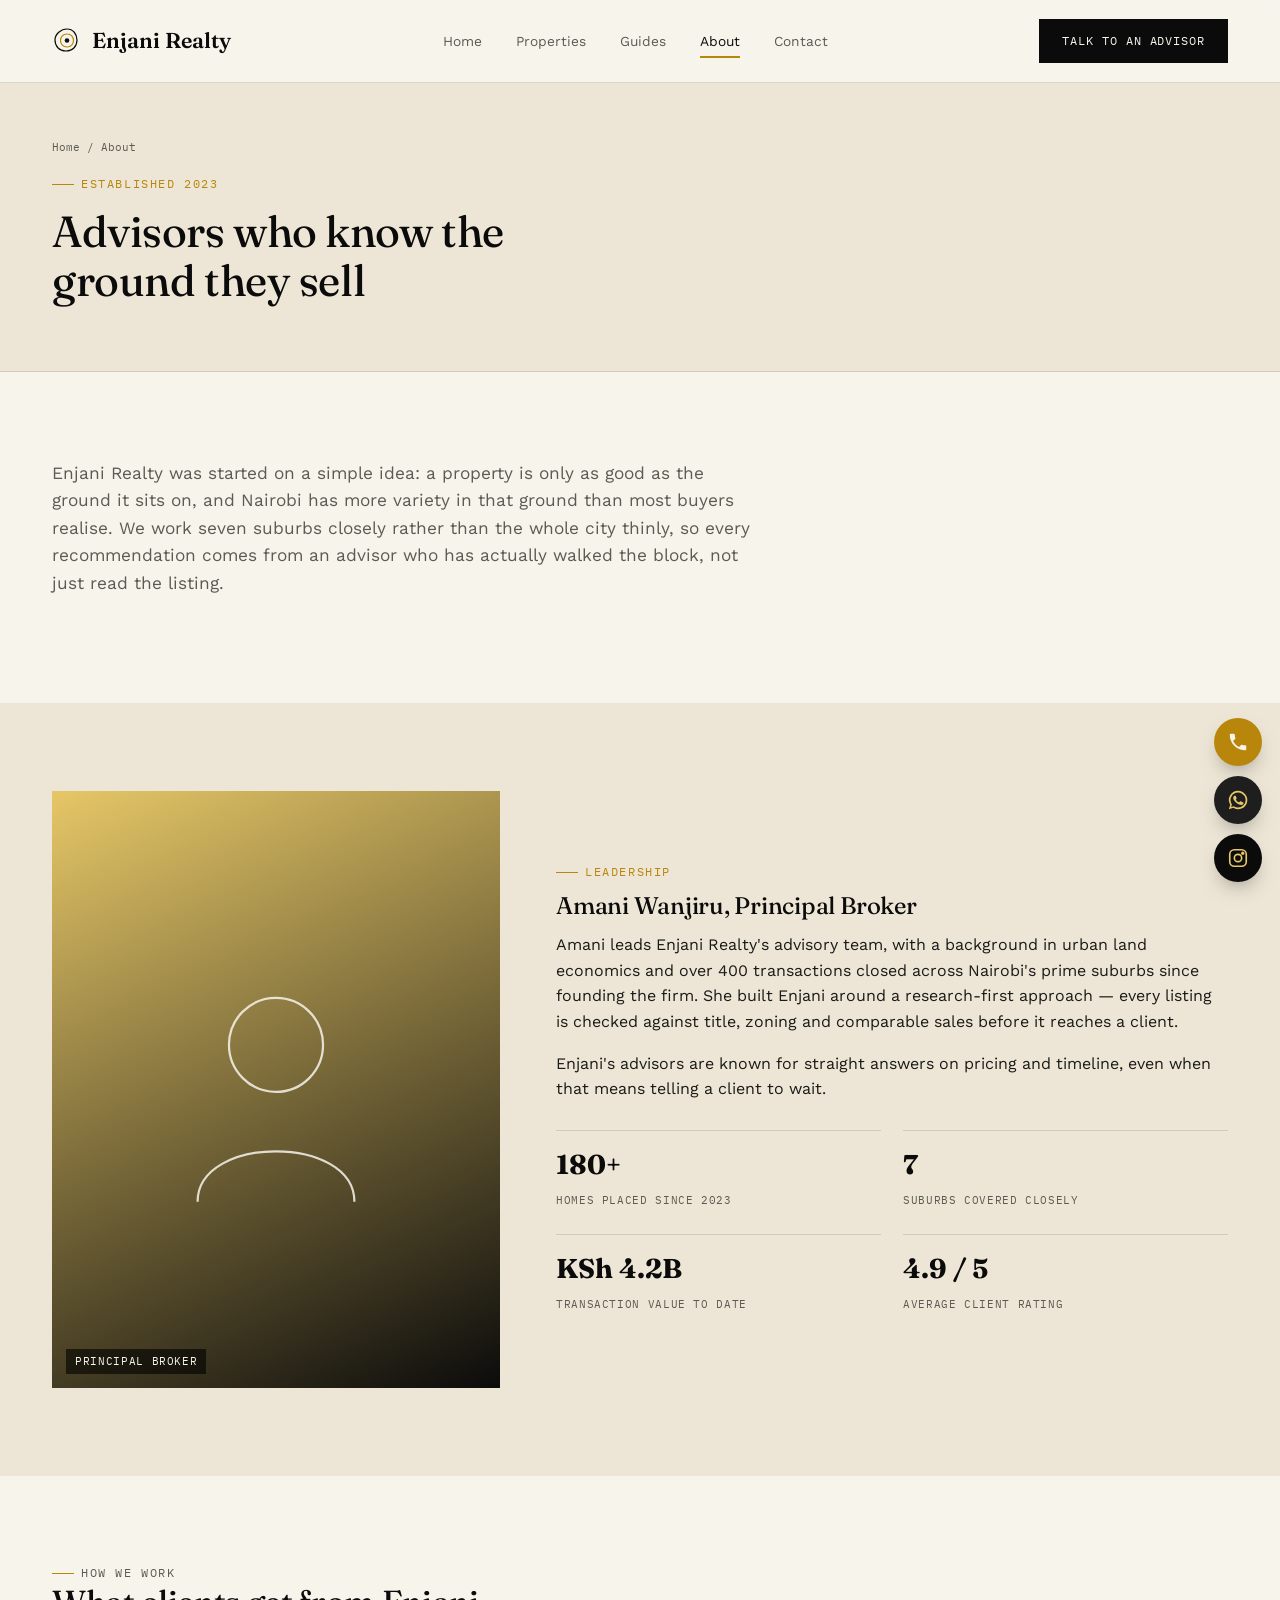
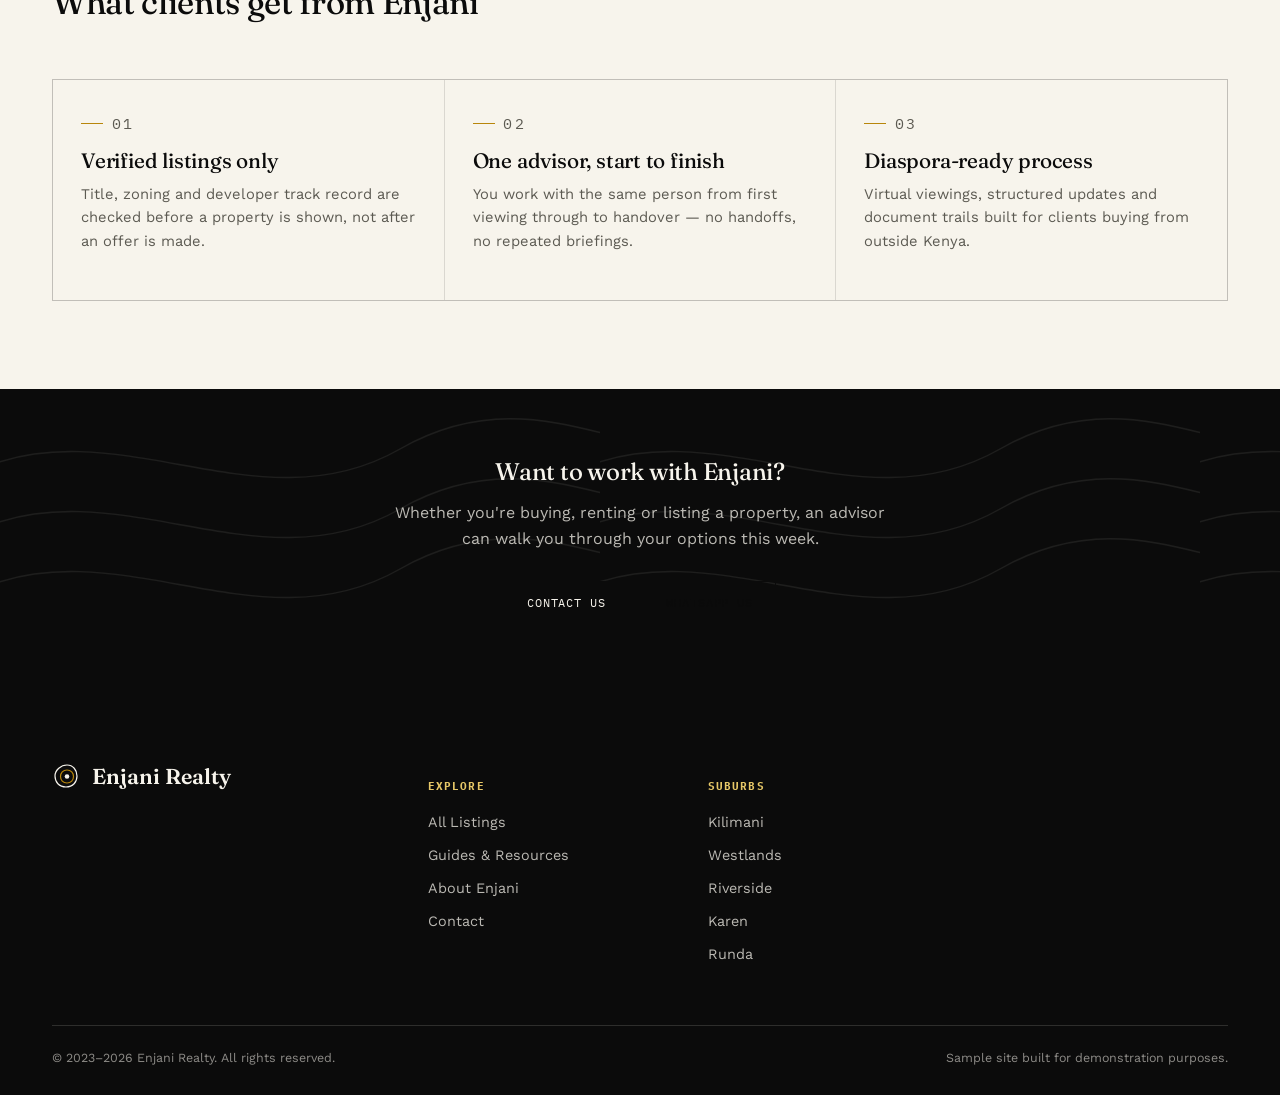
==== commit f9b12304: "Add files via upload" ====
--- a/about.html
+++ b/about.html
@@ -3,7 +3,7 @@
 <head>
 <meta charset="UTF-8">
 <meta name="viewport" content="width=device-width, initial-scale=1">
-<title>About — ENJANI REALTY</title>
+<title>About — Enjani Realty</title>
 <meta name="description" content="Enjani Realty is a Nairobi property advisory covering Kilimani, Westlands, Riverside, Lavington, Kileleshwa, Runda and Karen.">
 <link rel="preconnect" href="https://fonts.googleapis.com">
 <link rel="preconnect" href="https://fonts.gstatic.com" crossorigin>
@@ -39,7 +39,7 @@
 <section class="page-hero">
   <div class="wrap">
     <p class="breadcrumb"><a href="index.html">Home</a> / About</p>
-    <p class="eyebrow">Since 2023</p>
+    <p class="eyebrow">Established 2023</p>
     <h1>Advisors who know the ground they sell</h1>
   </div>
 </section>
@@ -61,8 +61,8 @@
     </div>
     <div>
       <p class="eyebrow">Leadership</p>
-      <h2>Loise Nungari</h2>
-      <p>Loise leads Enjani Realty's advisory team, with a background in urban land economics and over 400 transactions closed across Nairobi's prime suburbs since founding the firm. She built Enjani around a research-first approach — every listing is checked against title, zoning and comparable sales before it reaches a client.</p>
+      <h2>Amani Wanjiru, Principal Broker</h2>
+      <p>Amani leads Enjani Realty's advisory team, with a background in urban land economics and over 400 transactions closed across Nairobi's prime suburbs since founding the firm. She built Enjani around a research-first approach — every listing is checked against title, zoning and comparable sales before it reaches a client.</p>
       <p>Enjani's advisors are known for straight answers on pricing and timeline, even when that means telling a client to wait.</p>
       <div class="agent-stats">
         <div><b>180+</b><span>Homes placed since 2023</span></div>
@@ -131,20 +131,16 @@
         <h5>Suburbs</h5>
         <ul><li><a href="properties.html?location=kilimani">Kilimani</a></li><li><a href="properties.html?location=westlands">Westlands</a></li><li><a href="properties.html?location=riverside">Riverside</a></li><li><a href="properties.html?location=karen">Karen</a></li><li><a href="properties.html?location=runda">Runda</a></li></ul>
       </div>
-      <div>
-        <h5>Contact</h5>
-        <ul><li>+254 790 905 989</li><li>hello@enjanirealty.co.ke</li></ul>
-      </div>
     </div>
     <div class="footer-bottom">
-      <span>© 2026 Enjani Realty. All rights reserved.</span>
+      <span>© 2023–2026 Enjani Realty. All rights reserved.</span>
       <span>Sample site built for demonstration purposes.</span>
     </div>
   </div>
 </footer>
 
 <div class="contact-stack">
-  <a class="call" href="tel:+2547000000000" aria-label="Call Enjani Realty">
+  <a class="call" href="tel:+254790905989" aria-label="Call Enjani Realty">
     <svg viewBox="0 0 24 24" fill="currentColor" aria-hidden="true"><path d="M6.6 10.8c1.4 2.8 3.8 5.1 6.6 6.6l2.2-2.2c.3-.3.7-.4 1-.2 1.1.4 2.3.6 3.6.6.6 0 1 .4 1 1V20c0 .6-.4 1-1 1C10.6 21 3 13.4 3 4c0-.6.4-1 1-1h3.5c.6 0 1 .4 1 1 0 1.3.2 2.5.6 3.6.1.4 0 .8-.2 1L6.6 10.8z"/></svg>
   </a>
   <a class="whatsapp" href="https://wa.me/254790905989?text=Hello%20Enjani%20Realty%2C%20I%20have%20a%20question" target="_blank" rel="noopener" aria-label="Chat with us on WhatsApp">
